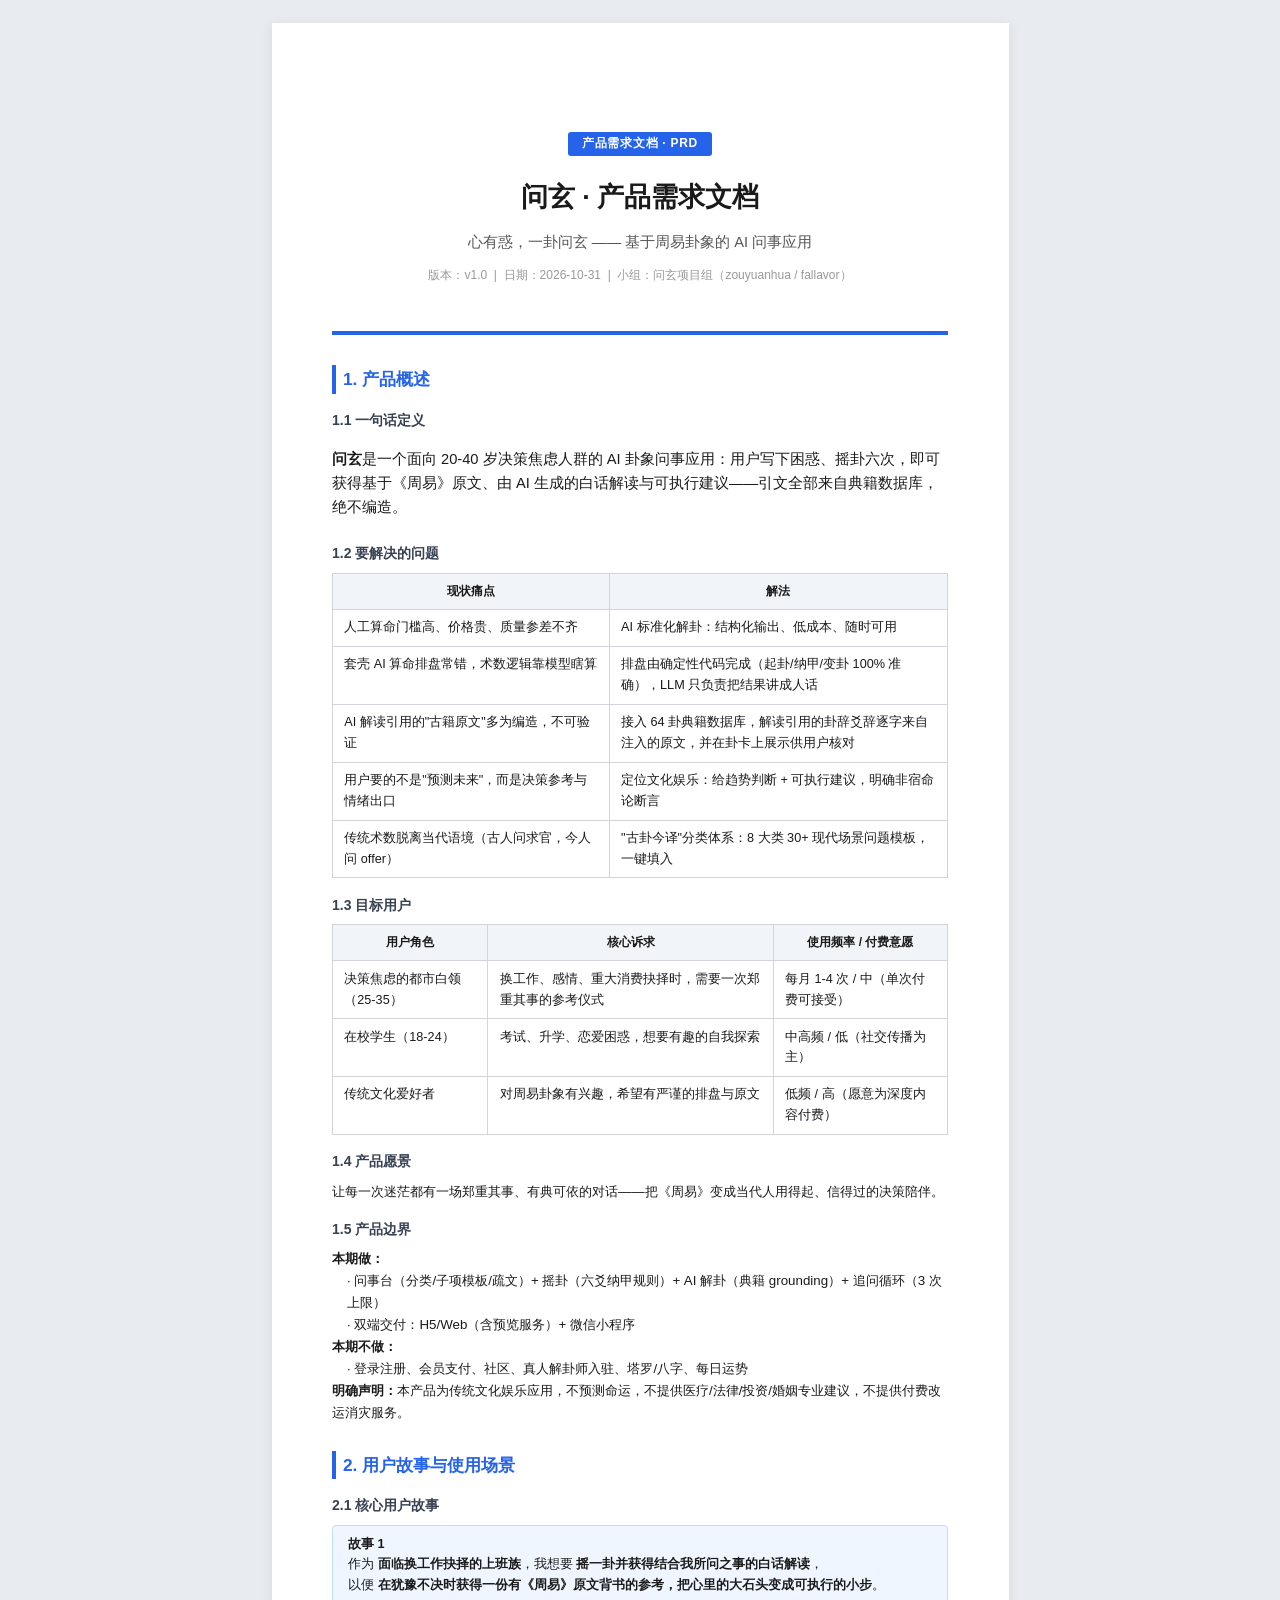
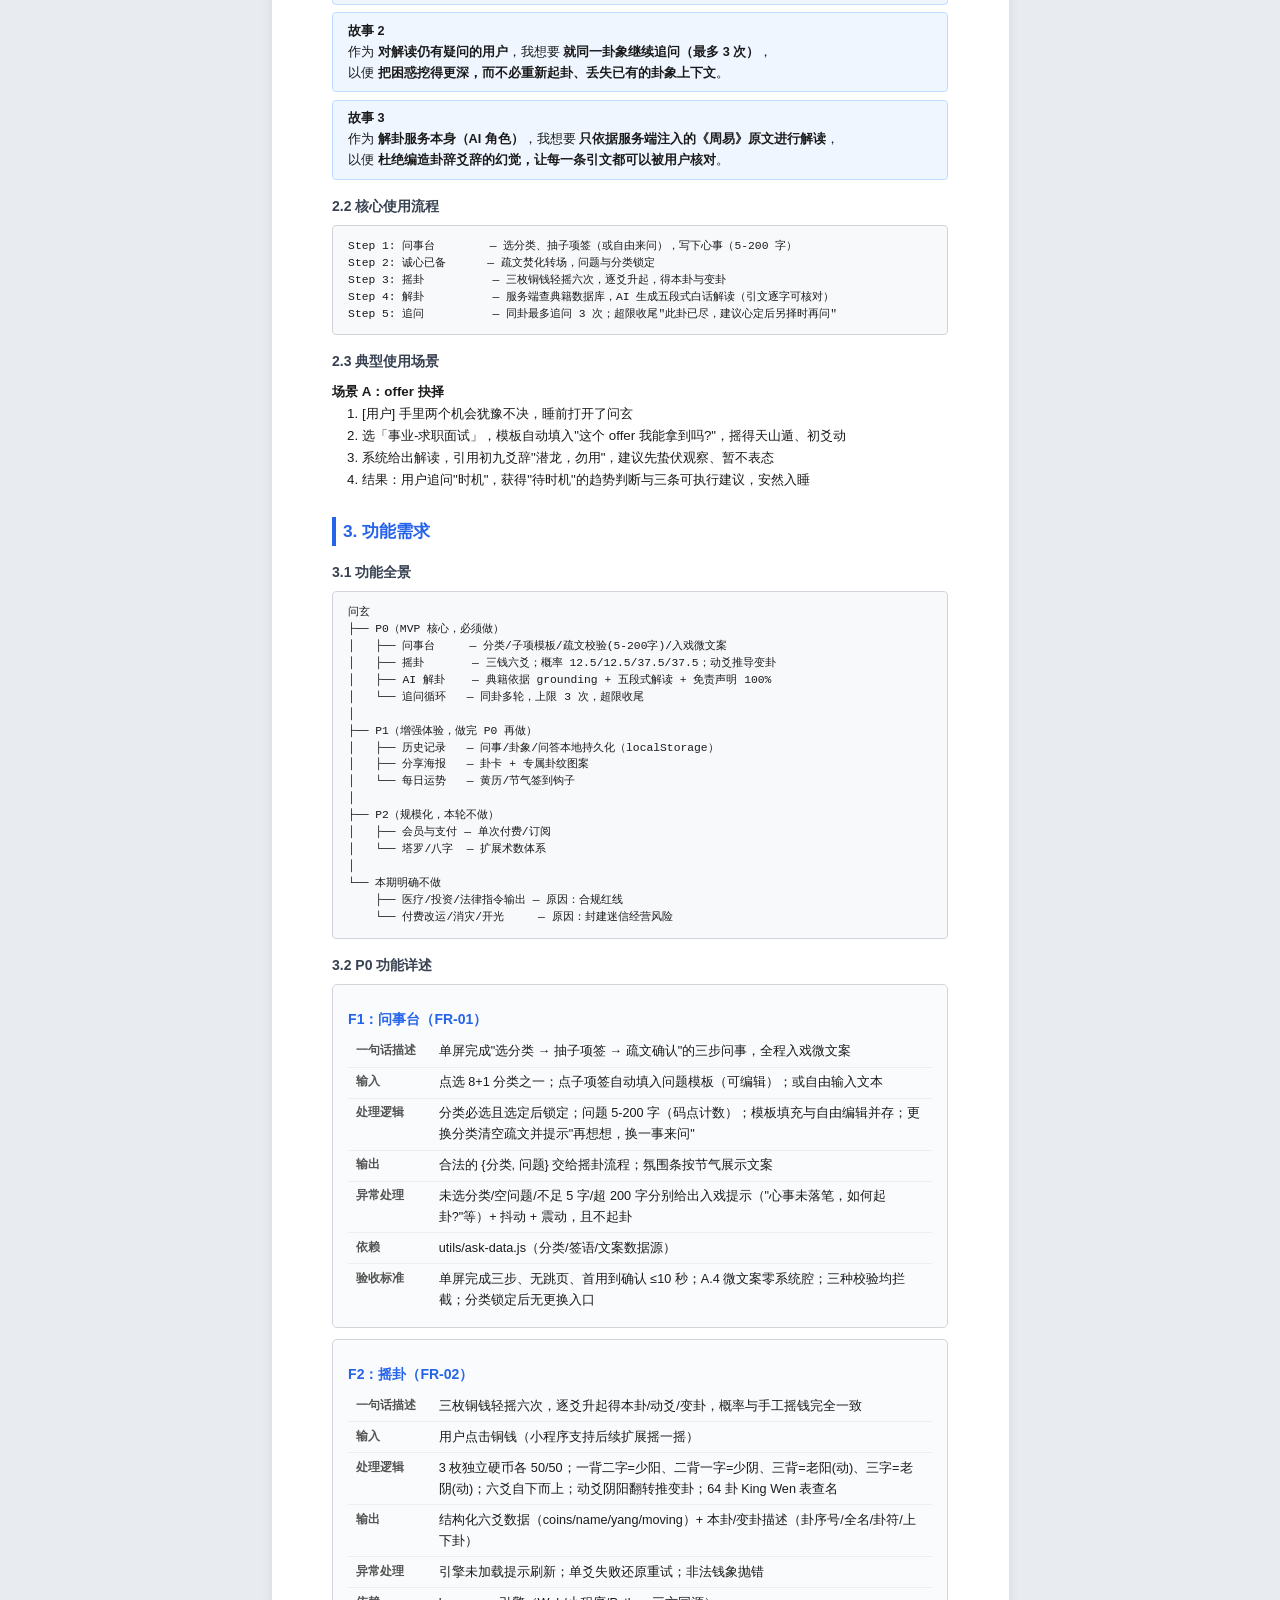
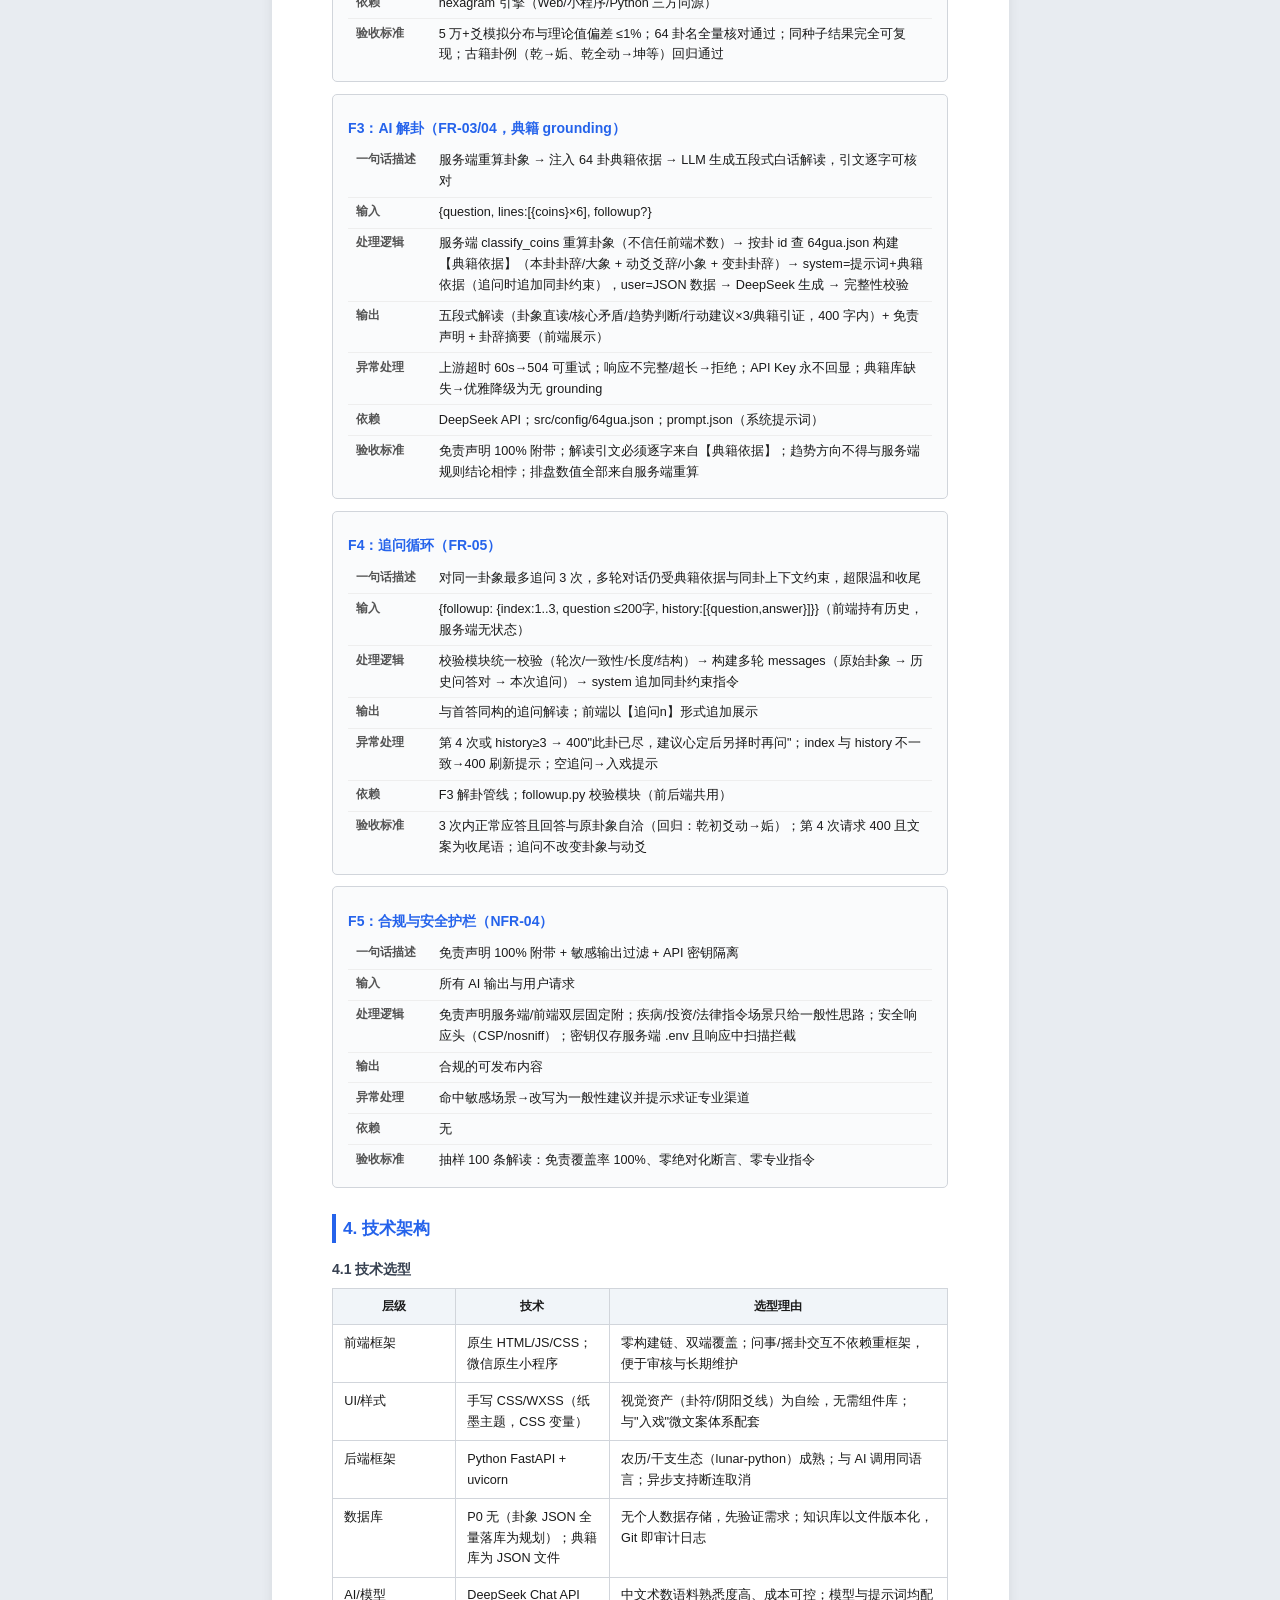
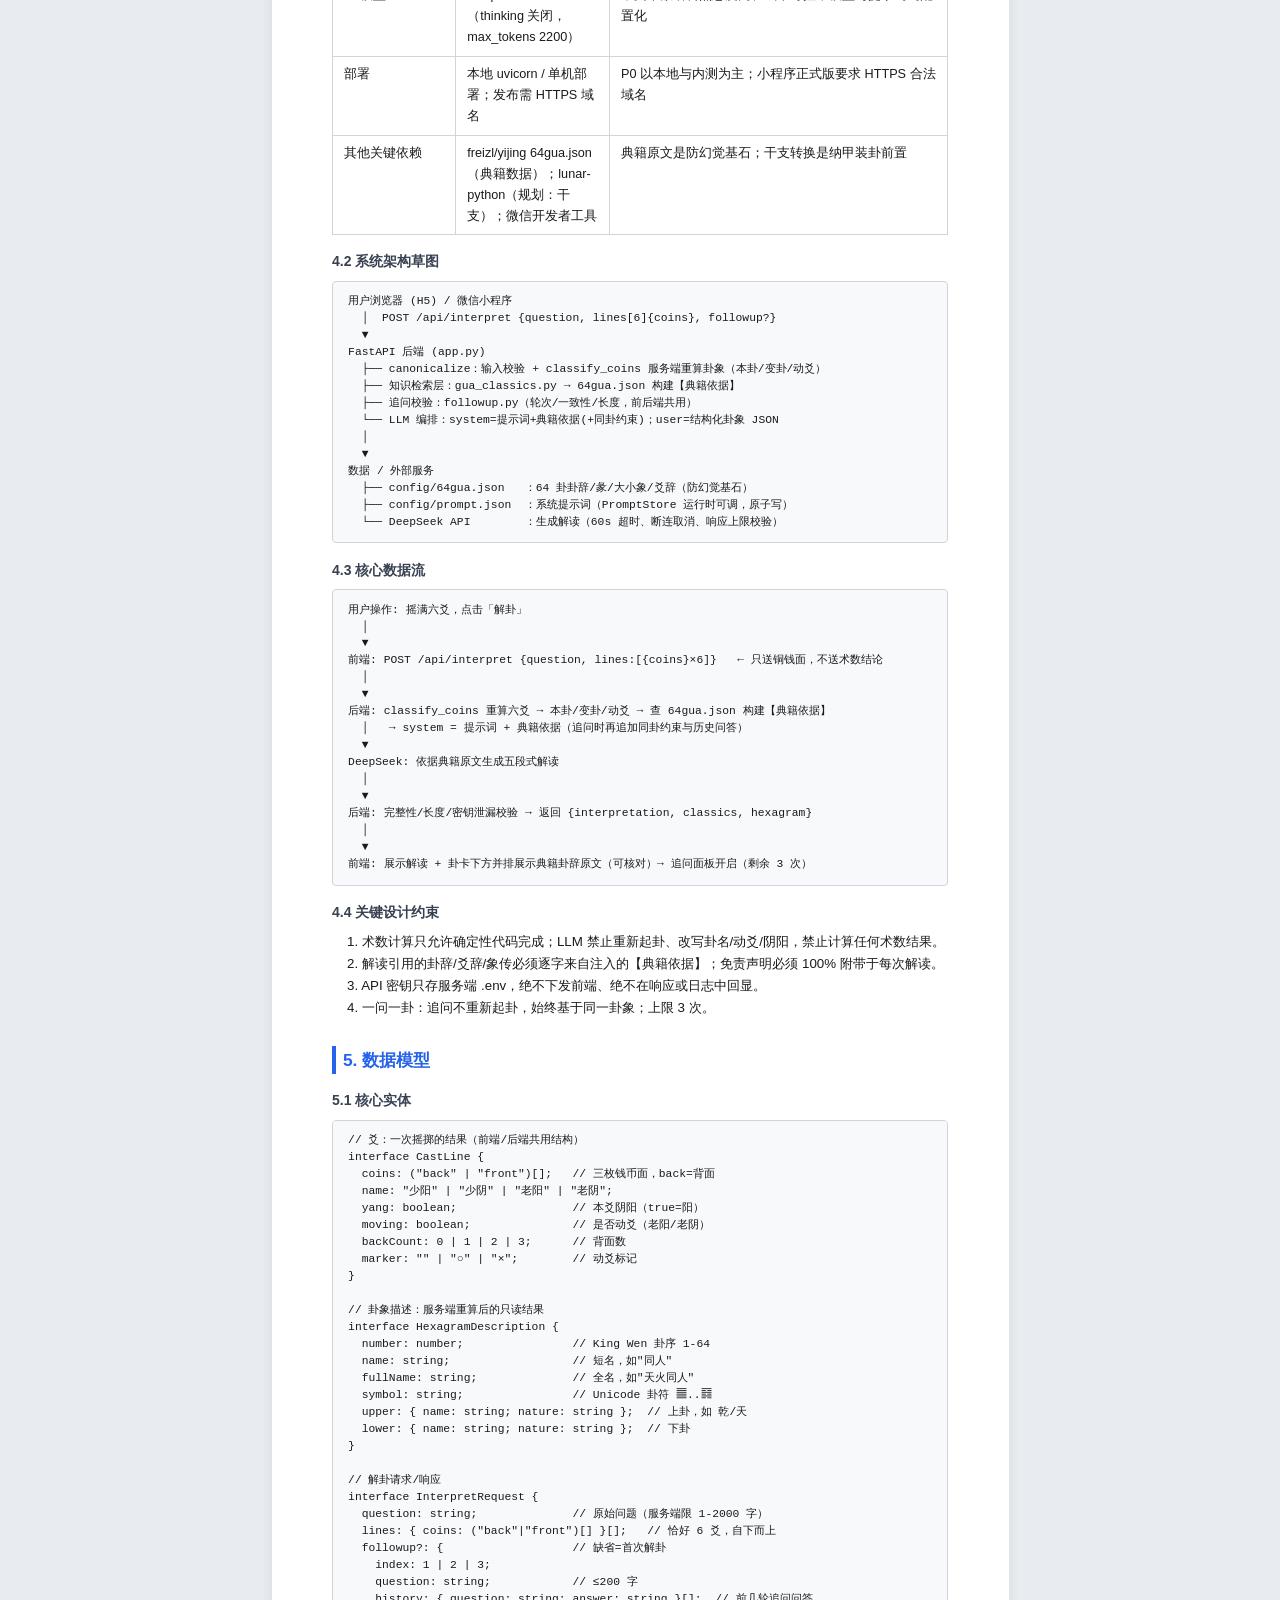
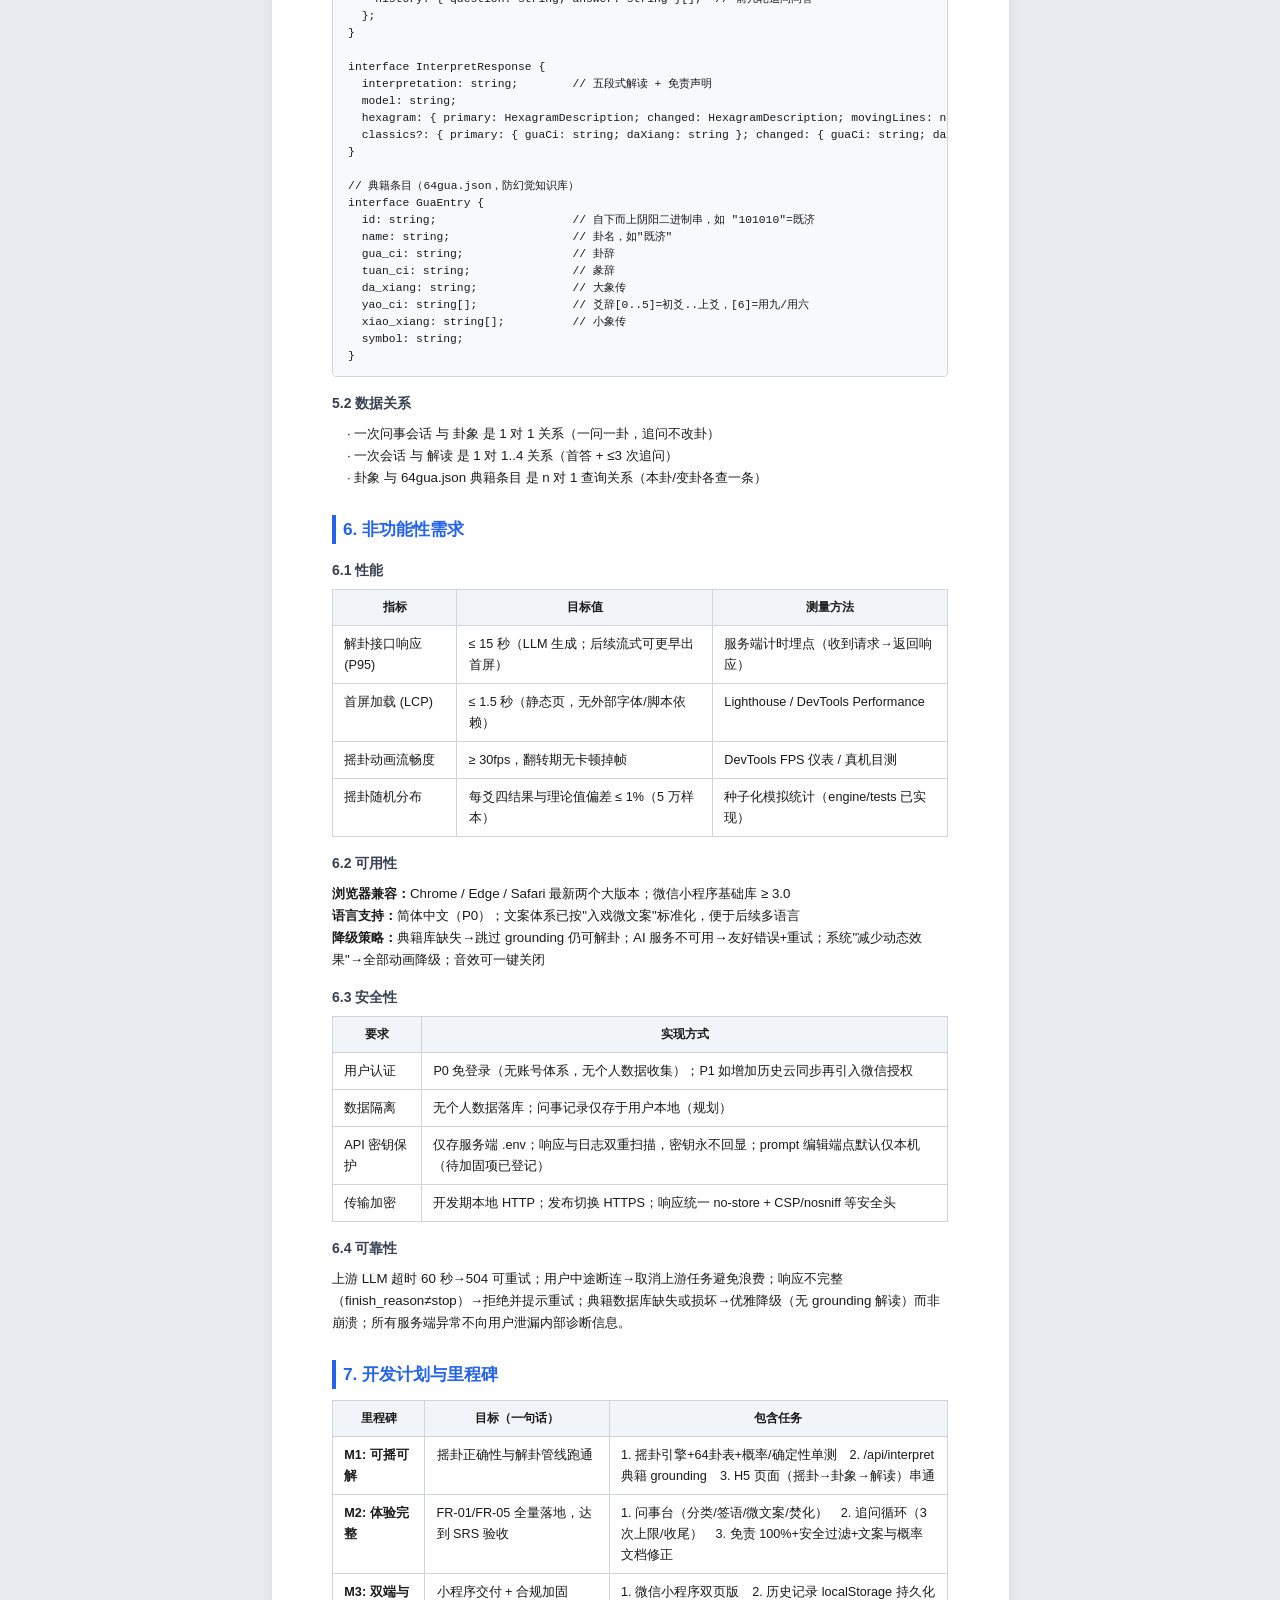
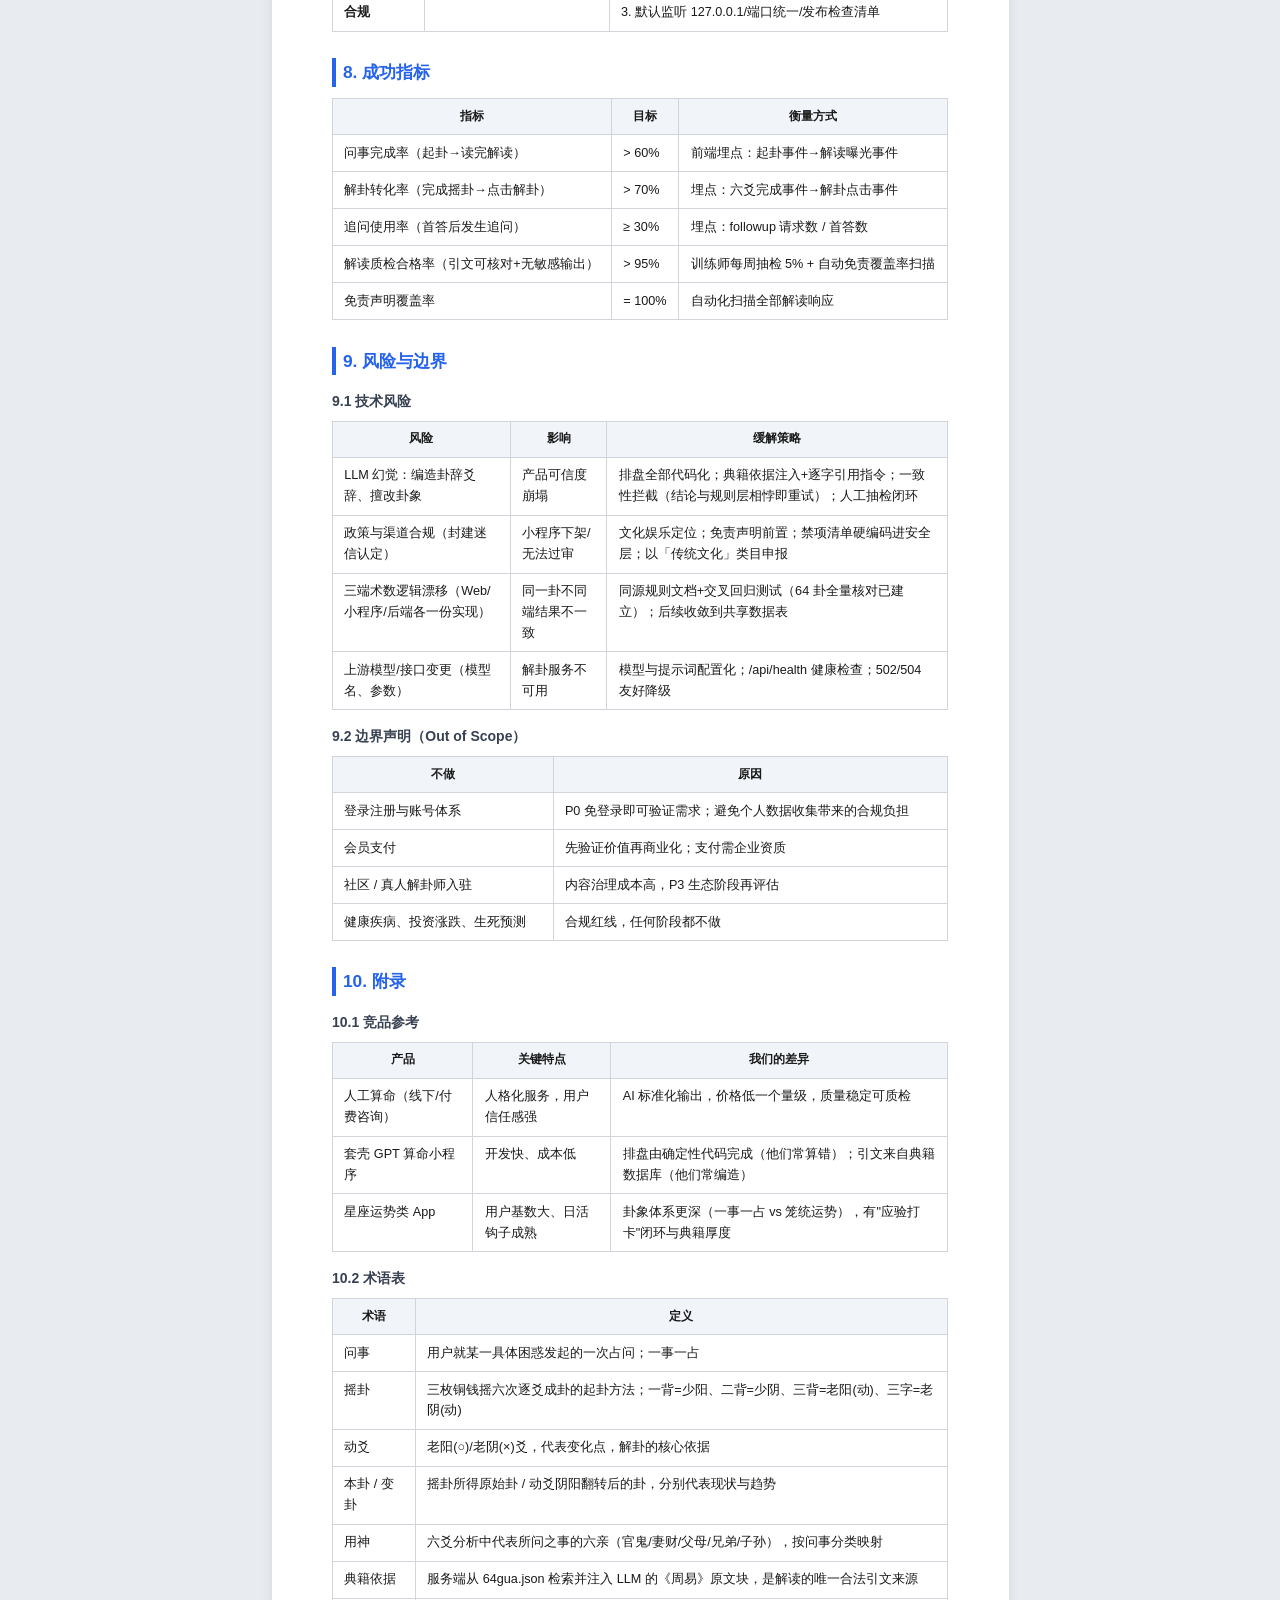
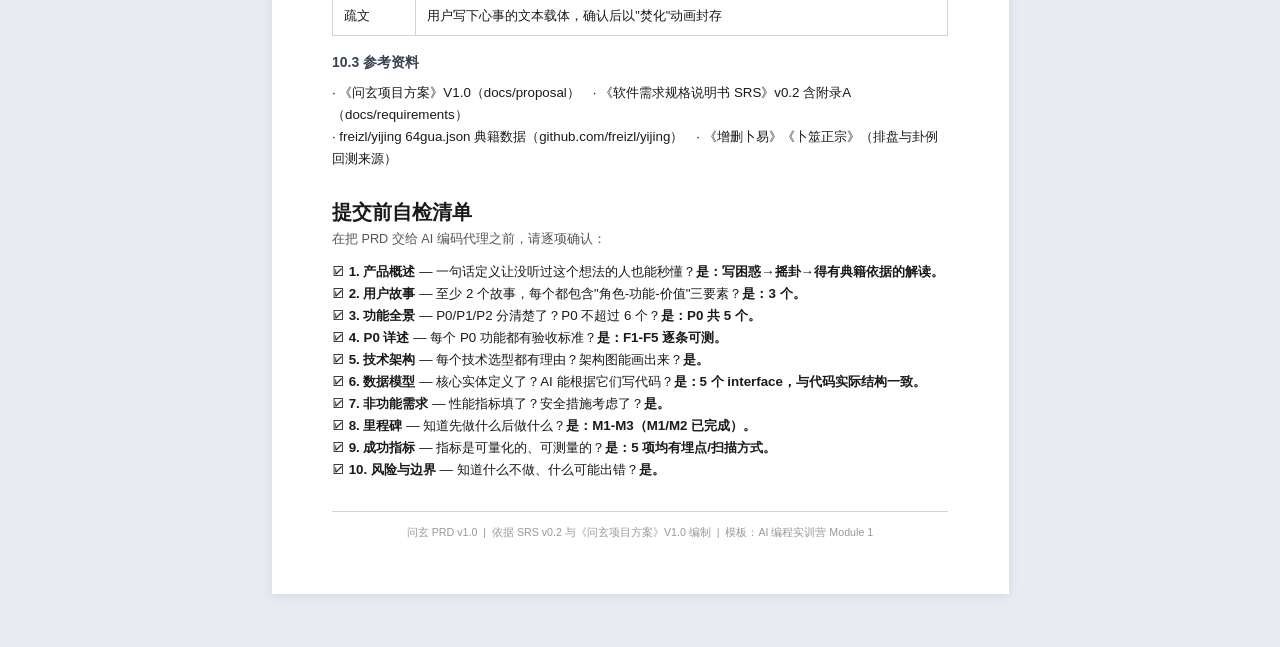
==== wenxuan_prd.html @ e523fd9f "docs: 按实训营 PRD 模板生成问玄产品需求文档(wenxuan_prd.html) 覆盖模板全部 10 节:概述/用户故事/功能全景(P0-F1~F5 卡片)/技术架构/数据模型/非功能/里程" ====
<!DOCTYPE html>
<html lang="zh-CN">
<head>
<meta charset="UTF-8">
<meta name="viewport" content="width=device-width, initial-scale=1.0">
<title>问玄 · PRD 产品需求文档</title>
<style>
  @page { size: A4; margin: 14mm 14mm 14mm 14mm; }

  *, *::before, *::after { box-sizing: border-box; margin: 0; padding: 0; }

  :root {
    --primary: #2563eb; --primary-light: #eff6ff; --text: #1a1a1a;
    --muted: #555; --faint: #999; --border: #d1d5db; --row-stripe: #f9fafb;
    --hint-bg: #f8fafc; --hint-border: #e2e8f0; --code-bg: #f8f9fb;
    --check-bg: #ecfdf5; --check-border: #a7f3d0;
  }

  body {
    font-family: "PingFang SC", "Hiragino Sans GB", "Microsoft YaHei", sans-serif;
    font-size: 10pt; line-height: 1.65; color: var(--text);
    -webkit-print-color-adjust: exact; print-color-adjust: exact;
  }
  @media screen { body { background: #e8ecf1; padding: 6mm 0; } }

  .doc {
    max-width: 195mm; margin: 0 auto; background: #fff; padding: 14mm 16mm;
  }
  @media screen { .doc { box-shadow: 0 2px 12px rgba(0,0,0,.08); margin-bottom: 8mm; } }

  .cover {
    text-align: center; padding: 15mm 0 12mm;
    border-bottom: 4px solid var(--primary); margin-bottom: 8mm;
  }
  .cover .badge {
    display: inline-block; background: var(--primary); color: #fff;
    font-size: 9pt; font-weight: 700; padding: 2px 14px; border-radius: 3px;
    letter-spacing: 0.06em; margin-bottom: 5mm;
  }
  .cover h1 { font-size: 20pt; font-weight: 800; margin-bottom: 3mm; }
  .cover .subtitle { font-size: 11pt; color: var(--muted); }
  .cover .meta { font-size: 9pt; color: var(--faint); margin-top: 3mm; }

  .sec { margin-bottom: 7mm; }
  .sec h2 {
    font-size: 13pt; font-weight: 700; color: var(--primary);
    border-left: 4px solid var(--primary); padding-left: 7px; margin-bottom: 3mm;
  }
  .sec h3 { font-size: 10.5pt; font-weight: 700; margin: 4mm 0 2mm; color: #374151; }
  .sec h4 { font-size: 10pt; font-weight: 700; margin: 3mm 0 1.5mm; color: var(--muted); }

  table { width: 100%; border-collapse: collapse; margin: 2mm 0; }
  th, td {
    padding: 2mm 3mm; text-align: left; border: 1px solid var(--border);
    font-size: 9.5pt; vertical-align: top;
  }
  th { background: #f1f5f9; font-weight: 700; font-size: 9pt; text-align: center; }

  pre, code { font-family: "SF Mono", "Fira Code", "Consolas", "Monaco", monospace; font-size: 8.5pt; line-height: 1.5; }
  pre {
    background: var(--code-bg); border: 1px solid var(--border);
    border-radius: 4px; padding: 3mm 4mm; overflow-x: auto; margin: 2mm 0; white-space: pre;
  }

  .feat-card {
    background: #fafbfc; border: 1px solid var(--border); border-radius: 5px;
    padding: 3mm 4mm; margin-bottom: 3mm;
  }
  .feat-card h4 { color: var(--primary); margin-bottom: 1.5mm; font-size: 10.5pt; }
  .feat-card table { margin: 0; }
  .feat-card td:first-child {
    font-weight: 600; white-space: nowrap; width: 22mm;
    font-size: 9pt; color: var(--muted);
  }
  .feat-card td { border: none; padding: 1.2mm 2mm; background: none; }
  .feat-card tr { border-bottom: 1px solid #eee; }
  .feat-card tr:last-child { border-bottom: none; }

  .story-blk {
    background: var(--primary-light); border: 1px solid #bfdbfe; border-radius: 4px;
    padding: 2mm 4mm; margin: 2mm 0; font-size: 9.5pt;
  }

  .footer {
    text-align: center; font-size: 8pt; color: var(--faint);
    margin-top: 8mm; padding-top: 3mm; border-top: 1px solid var(--border);
  }

  .page-break { page-break-before: always; }

  @media print {
    body { background: #fff; }
    .doc { box-shadow: none; padding: 10mm 12mm; max-width: 100%; }
    h2, h3, h4 { page-break-after: avoid; }
    pre { page-break-inside: avoid; }
    .feat-card { page-break-inside: avoid; }
  }
</style>
</head>
<body>

<div class="doc">

<!-- ==================== 封面 ==================== -->
<div class="cover">
  <div class="badge">产品需求文档 · PRD</div>
  <h1>问玄 · 产品需求文档</h1>
  <div class="subtitle">心有惑，一卦问玄 —— 基于周易卦象的 AI 问事应用</div>
  <p class="meta">版本：v1.0 &nbsp;|&nbsp; 日期：2026-10-31 &nbsp;|&nbsp; 小组：问玄项目组（zouyuanhua / fallavor）</p>
</div>

<!-- ==================== 1. 产品概述 ==================== -->
<div class="sec">
  <h2>1. 产品概述</h2>

  <h3>1.1 一句话定义</h3>
  <p style="font-size:11pt; padding:2mm 0;"><strong>问玄</strong>是一个面向 20-40 岁决策焦虑人群的 AI 卦象问事应用：用户写下困惑、摇卦六次，即可获得基于《周易》原文、由 AI 生成的白话解读与可执行建议——引文全部来自典籍数据库，绝不编造。</p>

  <h3>1.2 要解决的问题</h3>
  <table>
    <tr><th style="width:45%;">现状痛点</th><th>解法</th></tr>
    <tr><td>人工算命门槛高、价格贵、质量参差不齐</td><td>AI 标准化解卦：结构化输出、低成本、随时可用</td></tr>
    <tr><td>套壳 AI 算命排盘常错，术数逻辑靠模型瞎算</td><td>排盘由确定性代码完成（起卦/纳甲/变卦 100% 准确），LLM 只负责把结果讲成人话</td></tr>
    <tr><td>AI 解读引用的"古籍原文"多为编造，不可验证</td><td>接入 64 卦典籍数据库，解读引用的卦辞爻辞逐字来自注入的原文，并在卦卡上展示供用户核对</td></tr>
    <tr><td>用户要的不是"预测未来"，而是决策参考与情绪出口</td><td>定位文化娱乐：给趋势判断 + 可执行建议，明确非宿命论断言</td></tr>
    <tr><td>传统术数脱离当代语境（古人问求官，今人问 offer）</td><td>"古卦今译"分类体系：8 大类 30+ 现代场景问题模板，一键填入</td></tr>
  </table>

  <h3>1.3 目标用户</h3>
  <table>
    <tr><th>用户角色</th><th>核心诉求</th><th>使用频率 / 付费意愿</th></tr>
    <tr><td>决策焦虑的都市白领（25-35）</td><td>换工作、感情、重大消费抉择时，需要一次郑重其事的参考仪式</td><td>每月 1-4 次 / 中（单次付费可接受）</td></tr>
    <tr><td>在校学生（18-24）</td><td>考试、升学、恋爱困惑，想要有趣的自我探索</td><td>中高频 / 低（社交传播为主）</td></tr>
    <tr><td>传统文化爱好者</td><td>对周易卦象有兴趣，希望有严谨的排盘与原文</td><td>低频 / 高（愿意为深度内容付费）</td></tr>
  </table>

  <h3>1.4 产品愿景</h3>
  <p>让每一次迷茫都有一场郑重其事、有典可依的对话——把《周易》变成当代人用得起、信得过的决策陪伴。</p>

  <h3>1.5 产品边界</h3>
  <p><strong>本期做：</strong></p>
  <p style="padding-left:4mm;">· 问事台（分类/子项模板/疏文）+ 摇卦（六爻纳甲规则）+ AI 解卦（典籍 grounding）+ 追问循环（3 次上限）</p>
  <p style="padding-left:4mm;">· 双端交付：H5/Web（含预览服务）+ 微信小程序</p>
  <p><strong>本期不做：</strong></p>
  <p style="padding-left:4mm;">· 登录注册、会员支付、社区、真人解卦师入驻、塔罗/八字、每日运势</p>
  <p><strong>明确声明：</strong>本产品为传统文化娱乐应用，不预测命运，不提供医疗/法律/投资/婚姻专业建议，不提供付费改运消灾服务。</p>
</div>

<!-- ==================== 2. 用户故事与使用场景 ==================== -->
<div class="sec">
  <h2>2. 用户故事与使用场景</h2>

  <h3>2.1 核心用户故事</h3>

  <div class="story-blk">
    <p><strong>故事 1</strong></p>
    <p>作为 <strong>面临换工作抉择的上班族</strong>，我想要 <strong>摇一卦并获得结合我所问之事的白话解读</strong>，</p>
    <p>以便 <strong>在犹豫不决时获得一份有《周易》原文背书的参考，把心里的大石头变成可执行的小步</strong>。</p>
  </div>
  <div class="story-blk">
    <p><strong>故事 2</strong></p>
    <p>作为 <strong>对解读仍有疑问的用户</strong>，我想要 <strong>就同一卦象继续追问（最多 3 次）</strong>，</p>
    <p>以便 <strong>把困惑挖得更深，而不必重新起卦、丢失已有的卦象上下文</strong>。</p>
  </div>
  <div class="story-blk">
    <p><strong>故事 3</strong></p>
    <p>作为 <strong>解卦服务本身（AI 角色）</strong>，我想要 <strong>只依据服务端注入的《周易》原文进行解读</strong>，</p>
    <p>以便 <strong>杜绝编造卦辞爻辞的幻觉，让每一条引文都可以被用户核对</strong>。</p>
  </div>

  <h3>2.2 核心使用流程</h3>
  <pre>Step 1: 问事台        — 选分类、抽子项签（或自由来问），写下心事（5-200 字）
Step 2: 诚心已备      — 疏文焚化转场，问题与分类锁定
Step 3: 摇卦          — 三枚铜钱轻摇六次，逐爻升起，得本卦与变卦
Step 4: 解卦          — 服务端查典籍数据库，AI 生成五段式白话解读（引文逐字可核对）
Step 5: 追问          — 同卦最多追问 3 次；超限收尾"此卦已尽，建议心定后另择时再问"</pre>

  <h3>2.3 典型使用场景</h3>
  <p><strong>场景 A：offer 抉择</strong></p>
  <p style="padding-left:4mm;">1. [用户] 手里两个机会犹豫不决，睡前打开了问玄</p>
  <p style="padding-left:4mm;">2. 选「事业-求职面试」，模板自动填入"这个 offer 我能拿到吗?"，摇得天山遁、初爻动</p>
  <p style="padding-left:4mm;">3. 系统给出解读，引用初九爻辞"潜龙，勿用"，建议先蛰伏观察、暂不表态</p>
  <p style="padding-left:4mm;">4. 结果：用户追问"时机"，获得"待时机"的趋势判断与三条可执行建议，安然入睡</p>
</div>

<!-- ==================== 3. 功能需求 ==================== -->
<div class="sec">
  <h2>3. 功能需求</h2>

  <h3>3.1 功能全景</h3>
  <pre>问玄
├── P0（MVP 核心，必须做）
│   ├── 问事台     — 分类/子项模板/疏文校验(5-200字)/入戏微文案
│   ├── 摇卦       — 三钱六爻；概率 12.5/12.5/37.5/37.5；动爻推导变卦
│   ├── AI 解卦    — 典籍依据 grounding + 五段式解读 + 免责声明 100%
│   └── 追问循环   — 同卦多轮，上限 3 次，超限收尾
│
├── P1（增强体验，做完 P0 再做）
│   ├── 历史记录   — 问事/卦象/问答本地持久化（localStorage）
│   ├── 分享海报   — 卦卡 + 专属卦纹图案
│   └── 每日运势   — 黄历/节气签到钩子
│
├── P2（规模化，本轮不做）
│   ├── 会员与支付 — 单次付费/订阅
│   └── 塔罗/八字  — 扩展术数体系
│
└── 本期明确不做
    ├── 医疗/投资/法律指令输出 — 原因：合规红线
    └── 付费改运/消灾/开光     — 原因：封建迷信经营风险</pre>

  <h3>3.2 P0 功能详述</h3>

  <div class="feat-card">
    <h4>F1：问事台（FR-01）</h4>
    <table>
      <tr><td>一句话描述</td><td>单屏完成"选分类 → 抽子项签 → 疏文确认"的三步问事，全程入戏微文案</td></tr>
      <tr><td>输入</td><td>点选 8+1 分类之一；点子项签自动填入问题模板（可编辑）；或自由输入文本</td></tr>
      <tr><td>处理逻辑</td><td>分类必选且选定后锁定；问题 5-200 字（码点计数）；模板填充与自由编辑并存；更换分类清空疏文并提示"再想想，换一事来问"</td></tr>
      <tr><td>输出</td><td>合法的 {分类, 问题} 交给摇卦流程；氛围条按节气展示文案</td></tr>
      <tr><td>异常处理</td><td>未选分类/空问题/不足 5 字/超 200 字分别给出入戏提示（"心事未落笔，如何起卦?"等）+ 抖动 + 震动，且不起卦</td></tr>
      <tr><td>依赖</td><td>utils/ask-data.js（分类/签语/文案数据源）</td></tr>
      <tr><td>验收标准</td><td>单屏完成三步、无跳页、首用到确认 ≤10 秒；A.4 微文案零系统腔；三种校验均拦截；分类锁定后无更换入口</td></tr>
    </table>
  </div>

  <div class="feat-card">
    <h4>F2：摇卦（FR-02）</h4>
    <table>
      <tr><td>一句话描述</td><td>三枚铜钱轻摇六次，逐爻升起得本卦/动爻/变卦，概率与手工摇钱完全一致</td></tr>
      <tr><td>输入</td><td>用户点击铜钱（小程序支持后续扩展摇一摇）</td></tr>
      <tr><td>处理逻辑</td><td>3 枚独立硬币各 50/50；一背二字=少阳、二背一字=少阴、三背=老阳(动)、三字=老阴(动)；六爻自下而上；动爻阴阳翻转推变卦；64 卦 King Wen 表查名</td></tr>
      <tr><td>输出</td><td>结构化六爻数据（coins/name/yang/moving）+ 本卦/变卦描述（卦序号/全名/卦符/上下卦）</td></tr>
      <tr><td>异常处理</td><td>引擎未加载提示刷新；单爻失败还原重试；非法钱象抛错</td></tr>
      <tr><td>依赖</td><td>hexagram 引擎（Web/小程序/Python 三方同源）</td></tr>
      <tr><td>验收标准</td><td>5 万+爻模拟分布与理论值偏差 ≤1%；64 卦名全量核对通过；同种子结果完全可复现；古籍卦例（乾→姤、乾全动→坤等）回归通过</td></tr>
    </table>
  </div>

  <div class="feat-card">
    <h4>F3：AI 解卦（FR-03/04，典籍 grounding）</h4>
    <table>
      <tr><td>一句话描述</td><td>服务端重算卦象 → 注入 64 卦典籍依据 → LLM 生成五段式白话解读，引文逐字可核对</td></tr>
      <tr><td>输入</td><td>{question, lines:[{coins}×6], followup?}</td></tr>
      <tr><td>处理逻辑</td><td>服务端 classify_coins 重算卦象（不信任前端术数）→ 按卦 id 查 64gua.json 构建【典籍依据】（本卦卦辞/大象 + 动爻爻辞/小象 + 变卦卦辞）→ system=提示词+典籍依据（追问时追加同卦约束），user=JSON 数据 → DeepSeek 生成 → 完整性校验</td></tr>
      <tr><td>输出</td><td>五段式解读（卦象直读/核心矛盾/趋势判断/行动建议×3/典籍引证，400 字内）+ 免责声明 + 卦辞摘要（前端展示）</td></tr>
      <tr><td>异常处理</td><td>上游超时 60s→504 可重试；响应不完整/超长→拒绝；API Key 永不回显；典籍库缺失→优雅降级为无 grounding</td></tr>
      <tr><td>依赖</td><td>DeepSeek API；src/config/64gua.json；prompt.json（系统提示词）</td></tr>
      <tr><td>验收标准</td><td>免责声明 100% 附带；解读引文必须逐字来自【典籍依据】；趋势方向不得与服务端规则结论相悖；排盘数值全部来自服务端重算</td></tr>
    </table>
  </div>

  <div class="feat-card">
    <h4>F4：追问循环（FR-05）</h4>
    <table>
      <tr><td>一句话描述</td><td>对同一卦象最多追问 3 次，多轮对话仍受典籍依据与同卦上下文约束，超限温和收尾</td></tr>
      <tr><td>输入</td><td>{followup: {index:1..3, question ≤200字, history:[{question,answer}]}}（前端持有历史，服务端无状态）</td></tr>
      <tr><td>处理逻辑</td><td>校验模块统一校验（轮次/一致性/长度/结构）→ 构建多轮 messages（原始卦象 → 历史问答对 → 本次追问）→ system 追加同卦约束指令</td></tr>
      <tr><td>输出</td><td>与首答同构的追问解读；前端以【追问n】形式追加展示</td></tr>
      <tr><td>异常处理</td><td>第 4 次或 history≥3 → 400"此卦已尽，建议心定后另择时再问"；index 与 history 不一致→400 刷新提示；空追问→入戏提示</td></tr>
      <tr><td>依赖</td><td>F3 解卦管线；followup.py 校验模块（前后端共用）</td></tr>
      <tr><td>验收标准</td><td>3 次内正常应答且回答与原卦象自洽（回归：乾初爻动→姤）；第 4 次请求 400 且文案为收尾语；追问不改变卦象与动爻</td></tr>
    </table>
  </div>

  <div class="feat-card">
    <h4>F5：合规与安全护栏（NFR-04）</h4>
    <table>
      <tr><td>一句话描述</td><td>免责声明 100% 附带 + 敏感输出过滤 + API 密钥隔离</td></tr>
      <tr><td>输入</td><td>所有 AI 输出与用户请求</td></tr>
      <tr><td>处理逻辑</td><td>免责声明服务端/前端双层固定附；疾病/投资/法律指令场景只给一般性思路；安全响应头（CSP/nosniff）；密钥仅存服务端 .env 且响应中扫描拦截</td></tr>
      <tr><td>输出</td><td>合规的可发布内容</td></tr>
      <tr><td>异常处理</td><td>命中敏感场景→改写为一般性建议并提示求证专业渠道</td></tr>
      <tr><td>依赖</td><td>无</td></tr>
      <tr><td>验收标准</td><td>抽样 100 条解读：免责覆盖率 100%、零绝对化断言、零专业指令</td></tr>
    </table>
  </div>
</div>

<!-- ==================== 4. 技术架构 ==================== -->
<div class="page-break"></div>

<div class="sec">
  <h2>4. 技术架构</h2>

  <h3>4.1 技术选型</h3>
  <table>
    <tr><th style="width:20%;">层级</th><th style="width:25%;">技术</th><th>选型理由</th></tr>
    <tr><td>前端框架</td><td>原生 HTML/JS/CSS；微信原生小程序</td><td>零构建链、双端覆盖；问事/摇卦交互不依赖重框架，便于审核与长期维护</td></tr>
    <tr><td>UI/样式</td><td>手写 CSS/WXSS（纸墨主题，CSS 变量）</td><td>视觉资产（卦符/阴阳爻线）为自绘，无需组件库；与"入戏"微文案体系配套</td></tr>
    <tr><td>后端框架</td><td>Python FastAPI + uvicorn</td><td>农历/干支生态（lunar-python）成熟；与 AI 调用同语言；异步支持断连取消</td></tr>
    <tr><td>数据库</td><td>P0 无（卦象 JSON 全量落库为规划）；典籍库为 JSON 文件</td><td>无个人数据存储，先验证需求；知识库以文件版本化，Git 即审计日志</td></tr>
    <tr><td>AI/模型</td><td>DeepSeek Chat API（thinking 关闭，max_tokens 2200）</td><td>中文术数语料熟悉度高、成本可控；模型与提示词均配置化</td></tr>
    <tr><td>部署</td><td>本地 uvicorn / 单机部署；发布需 HTTPS 域名</td><td>P0 以本地与内测为主；小程序正式版要求 HTTPS 合法域名</td></tr>
    <tr><td>其他关键依赖</td><td>freizl/yijing 64gua.json（典籍数据）；lunar-python（规划：干支）；微信开发者工具</td><td>典籍原文是防幻觉基石；干支转换是纳甲装卦前置</td></tr>
  </table>

  <h3>4.2 系统架构草图</h3>
  <pre>用户浏览器 (H5) / 微信小程序
  │  POST /api/interpret {question, lines[6]{coins}, followup?}
  ▼
FastAPI 后端 (app.py)
  ├── canonicalize：输入校验 + classify_coins 服务端重算卦象（本卦/变卦/动爻）
  ├── 知识检索层：gua_classics.py → 64gua.json 构建【典籍依据】
  ├── 追问校验：followup.py（轮次/一致性/长度，前后端共用）
  └── LLM 编排：system=提示词+典籍依据(+同卦约束)；user=结构化卦象 JSON
  │
  ▼
数据 / 外部服务
  ├── config/64gua.json   ：64 卦卦辞/彖/大小象/爻辞（防幻觉基石）
  ├── config/prompt.json  ：系统提示词（PromptStore 运行时可调，原子写）
  └── DeepSeek API        ：生成解读（60s 超时、断连取消、响应上限校验）</pre>

  <h3>4.3 核心数据流</h3>
  <pre>用户操作: 摇满六爻，点击「解卦」
  │
  ▼
前端: POST /api/interpret {question, lines:[{coins}×6]}   ← 只送铜钱面，不送术数结论
  │
  ▼
后端: classify_coins 重算六爻 → 本卦/变卦/动爻 → 查 64gua.json 构建【典籍依据】
  │   → system = 提示词 + 典籍依据（追问时再追加同卦约束与历史问答）
  ▼
DeepSeek: 依据典籍原文生成五段式解读
  │
  ▼
后端: 完整性/长度/密钥泄漏校验 → 返回 {interpretation, classics, hexagram}
  │
  ▼
前端: 展示解读 + 卦卡下方并排展示典籍卦辞原文（可核对）→ 追问面板开启（剩余 3 次）</pre>

  <h3>4.4 关键设计约束</h3>
  <p style="padding-left:4mm;">1. 术数计算只允许确定性代码完成；LLM 禁止重新起卦、改写卦名/动爻/阴阳，禁止计算任何术数结果。</p>
  <p style="padding-left:4mm;">2. 解读引用的卦辞/爻辞/象传必须逐字来自注入的【典籍依据】；免责声明必须 100% 附带于每次解读。</p>
  <p style="padding-left:4mm;">3. API 密钥只存服务端 .env，绝不下发前端、绝不在响应或日志中回显。</p>
  <p style="padding-left:4mm;">4. 一问一卦：追问不重新起卦，始终基于同一卦象；上限 3 次。</p>
</div>

<!-- ==================== 5. 数据模型 ==================== -->
<div class="sec">
  <h2>5. 数据模型</h2>

  <h3>5.1 核心实体</h3>
<pre>// 爻：一次摇掷的结果（前端/后端共用结构）
interface CastLine {
  coins: ("back" | "front")[];   // 三枚钱币面，back=背面
  name: "少阳" | "少阴" | "老阳" | "老阴";
  yang: boolean;                 // 本爻阴阳（true=阳）
  moving: boolean;               // 是否动爻（老阳/老阴）
  backCount: 0 | 1 | 2 | 3;      // 背面数
  marker: "" | "○" | "×";        // 动爻标记
}

// 卦象描述：服务端重算后的只读结果
interface HexagramDescription {
  number: number;                // King Wen 卦序 1-64
  name: string;                  // 短名，如"同人"
  fullName: string;              // 全名，如"天火同人"
  symbol: string;                // Unicode 卦符 ䷀..䷿
  upper: { name: string; nature: string };  // 上卦，如 乾/天
  lower: { name: string; nature: string };  // 下卦
}

// 解卦请求/响应
interface InterpretRequest {
  question: string;              // 原始问题（服务端限 1-2000 字）
  lines: { coins: ("back"|"front")[] }[];   // 恰好 6 爻，自下而上
  followup?: {                   // 缺省=首次解卦
    index: 1 | 2 | 3;
    question: string;            // ≤200 字
    history: { question: string; answer: string }[];  // 前几轮追问问答
  };
}

interface InterpretResponse {
  interpretation: string;        // 五段式解读 + 免责声明
  model: string;
  hexagram: { primary: HexagramDescription; changed: HexagramDescription; movingLines: number[] };
  classics?: { primary: { guaCi: string; daXiang: string }; changed: { guaCi: string; daXiang: string } | null } | null;
}

// 典籍条目（64gua.json，防幻觉知识库）
interface GuaEntry {
  id: string;                    // 自下而上阴阳二进制串，如 "101010"=既济
  name: string;                  // 卦名，如"既济"
  gua_ci: string;                // 卦辞
  tuan_ci: string;               // 彖辞
  da_xiang: string;              // 大象传
  yao_ci: string[];              // 爻辞[0..5]=初爻..上爻，[6]=用九/用六
  xiao_xiang: string[];          // 小象传
  symbol: string;
}</pre>

  <h3>5.2 数据关系</h3>
  <p style="padding-left:4mm;">· 一次问事会话 与 卦象 是 1 对 1 关系（一问一卦，追问不改卦）</p>
  <p style="padding-left:4mm;">· 一次会话 与 解读 是 1 对 1..4 关系（首答 + ≤3 次追问）</p>
  <p style="padding-left:4mm;">· 卦象 与 64gua.json 典籍条目 是 n 对 1 查询关系（本卦/变卦各查一条）</p>
</div>

<!-- ==================== 6. 非功能性需求 ==================== -->
<div class="sec">
  <h2>6. 非功能性需求</h2>

  <h3>6.1 性能</h3>
  <table>
    <tr><th>指标</th><th>目标值</th><th>测量方法</th></tr>
    <tr><td>解卦接口响应 (P95)</td><td>≤ 15 秒（LLM 生成；后续流式可更早出首屏）</td><td>服务端计时埋点（收到请求→返回响应）</td></tr>
    <tr><td>首屏加载 (LCP)</td><td>≤ 1.5 秒（静态页，无外部字体/脚本依赖）</td><td>Lighthouse / DevTools Performance</td></tr>
    <tr><td>摇卦动画流畅度</td><td>≥ 30fps，翻转期无卡顿掉帧</td><td>DevTools FPS 仪表 / 真机目测</td></tr>
    <tr><td>摇卦随机分布</td><td>每爻四结果与理论值偏差 ≤ 1%（5 万样本）</td><td>种子化模拟统计（engine/tests 已实现）</td></tr>
  </table>

  <h3>6.2 可用性</h3>
  <p><strong>浏览器兼容：</strong>Chrome / Edge / Safari 最新两个大版本；微信小程序基础库 ≥ 3.0</p>
  <p><strong>语言支持：</strong>简体中文（P0）；文案体系已按"入戏微文案"标准化，便于后续多语言</p>
  <p><strong>降级策略：</strong>典籍库缺失→跳过 grounding 仍可解卦；AI 服务不可用→友好错误+重试；系统"减少动态效果"→全部动画降级；音效可一键关闭</p>

  <h3>6.3 安全性</h3>
  <table>
    <tr><th>要求</th><th>实现方式</th></tr>
    <tr><td>用户认证</td><td>P0 免登录（无账号体系，无个人数据收集）；P1 如增加历史云同步再引入微信授权</td></tr>
    <tr><td>数据隔离</td><td>无个人数据落库；问事记录仅存于用户本地（规划）</td></tr>
    <tr><td>API 密钥保护</td><td>仅存服务端 .env；响应与日志双重扫描，密钥永不回显；prompt 编辑端点默认仅本机（待加固项已登记）</td></tr>
    <tr><td>传输加密</td><td>开发期本地 HTTP；发布切换 HTTPS；响应统一 no-store + CSP/nosniff 等安全头</td></tr>
  </table>

  <h3>6.4 可靠性</h3>
  <p>上游 LLM 超时 60 秒→504 可重试；用户中途断连→取消上游任务避免浪费；响应不完整（finish_reason≠stop）→拒绝并提示重试；典籍数据库缺失或损坏→优雅降级（无 grounding 解读）而非崩溃；所有服务端异常不向用户泄漏内部诊断信息。</p>
</div>

<!-- ==================== 7. 里程碑 ==================== -->
<div class="sec">
  <h2>7. 开发计划与里程碑</h2>

  <table>
    <tr><th style="width:15%;">里程碑</th><th style="width:30%;">目标（一句话）</th><th>包含任务</th></tr>
    <tr>
      <td><strong>M1: 可摇可解</strong></td>
      <td>摇卦正确性与解卦管线跑通</td>
      <td>1. 摇卦引擎+64卦表+概率/确定性单测　2. /api/interpret 典籍 grounding　3. H5 页面（摇卦→卦象→解读）串通</td>
    </tr>
    <tr>
      <td><strong>M2: 体验完整</strong></td>
      <td>FR-01/FR-05 全量落地，达到 SRS 验收</td>
      <td>1. 问事台（分类/签语/微文案/焚化）　2. 追问循环（3 次上限/收尾）　3. 免责 100%+安全过滤+文案与概率文档修正</td>
    </tr>
    <tr>
      <td><strong>M3: 双端与合规</strong></td>
      <td>小程序交付 + 合规加固</td>
      <td>1. 微信小程序双页版　2. 历史记录 localStorage 持久化　3. 默认监听 127.0.0.1/端口统一/发布检查清单</td>
    </tr>
  </table>
</div>

<!-- ==================== 8. 成功指标 ==================== -->
<div class="sec">
  <h2>8. 成功指标</h2>
  <table>
    <tr><th>指标</th><th>目标</th><th>衡量方式</th></tr>
    <tr><td>问事完成率（起卦→读完解读）</td><td>> 60%</td><td>前端埋点：起卦事件→解读曝光事件</td></tr>
    <tr><td>解卦转化率（完成摇卦→点击解卦）</td><td>> 70%</td><td>埋点：六爻完成事件→解卦点击事件</td></tr>
    <tr><td>追问使用率（首答后发生追问）</td><td>≥ 30%</td><td>埋点：followup 请求数 / 首答数</td></tr>
    <tr><td>解读质检合格率（引文可核对+无敏感输出）</td><td>> 95%</td><td>训练师每周抽检 5% + 自动免责覆盖率扫描</td></tr>
    <tr><td>免责声明覆盖率</td><td>= 100%</td><td>自动化扫描全部解读响应</td></tr>
  </table>
</div>

<!-- ==================== 9. 风险与边界 ==================== -->
<div class="sec">
  <h2>9. 风险与边界</h2>

  <h3>9.1 技术风险</h3>
  <table>
    <tr><th>风险</th><th>影响</th><th>缓解策略</th></tr>
    <tr><td>LLM 幻觉：编造卦辞爻辞、擅改卦象</td><td>产品可信度崩塌</td><td>排盘全部代码化；典籍依据注入+逐字引用指令；一致性拦截（结论与规则层相悖即重试）；人工抽检闭环</td></tr>
    <tr><td>政策与渠道合规（封建迷信认定）</td><td>小程序下架/无法过审</td><td>文化娱乐定位；免责声明前置；禁项清单硬编码进安全层；以「传统文化」类目申报</td></tr>
    <tr><td>三端术数逻辑漂移（Web/小程序/后端各一份实现）</td><td>同一卦不同端结果不一致</td><td>同源规则文档+交叉回归测试（64 卦全量核对已建立）；后续收敛到共享数据表</td></tr>
    <tr><td>上游模型/接口变更（模型名、参数）</td><td>解卦服务不可用</td><td>模型与提示词配置化；/api/health 健康检查；502/504 友好降级</td></tr>
  </table>

  <h3>9.2 边界声明（Out of Scope）</h3>
  <table>
    <tr><th>不做</th><th>原因</th></tr>
    <tr><td>登录注册与账号体系</td><td>P0 免登录即可验证需求；避免个人数据收集带来的合规负担</td></tr>
    <tr><td>会员支付</td><td>先验证价值再商业化；支付需企业资质</td></tr>
    <tr><td>社区 / 真人解卦师入驻</td><td>内容治理成本高，P3 生态阶段再评估</td></tr>
    <tr><td>健康疾病、投资涨跌、生死预测</td><td>合规红线，任何阶段都不做</td></tr>
  </table>
</div>

<!-- ==================== 10. 附录 ==================== -->
<div class="sec">
  <h2>10. 附录</h2>

  <h3>10.1 竞品参考</h3>
  <table>
    <tr><th>产品</th><th>关键特点</th><th>我们的差异</th></tr>
    <tr><td>人工算命（线下/付费咨询）</td><td>人格化服务，用户信任感强</td><td>AI 标准化输出，价格低一个量级，质量稳定可质检</td></tr>
    <tr><td>套壳 GPT 算命小程序</td><td>开发快、成本低</td><td>排盘由确定性代码完成（他们常算错）；引文来自典籍数据库（他们常编造）</td></tr>
    <tr><td>星座运势类 App</td><td>用户基数大、日活钩子成熟</td><td>卦象体系更深（一事一占 vs 笼统运势），有"应验打卡"闭环与典籍厚度</td></tr>
  </table>

  <h3>10.2 术语表</h3>
  <table>
    <tr><th>术语</th><th>定义</th></tr>
    <tr><td>问事</td><td>用户就某一具体困惑发起的一次占问；一事一占</td></tr>
    <tr><td>摇卦</td><td>三枚铜钱摇六次逐爻成卦的起卦方法；一背=少阳、二背=少阴、三背=老阳(动)、三字=老阴(动)</td></tr>
    <tr><td>动爻</td><td>老阳(○)/老阴(×)爻，代表变化点，解卦的核心依据</td></tr>
    <tr><td>本卦 / 变卦</td><td>摇卦所得原始卦 / 动爻阴阳翻转后的卦，分别代表现状与趋势</td></tr>
    <tr><td>用神</td><td>六爻分析中代表所问之事的六亲（官鬼/妻财/父母/兄弟/子孙），按问事分类映射</td></tr>
    <tr><td>典籍依据</td><td>服务端从 64gua.json 检索并注入 LLM 的《周易》原文块，是解读的唯一合法引文来源</td></tr>
    <tr><td>疏文</td><td>用户写下心事的文本载体，确认后以"焚化"动画封存</td></tr>
  </table>

  <h3>10.3 参考资料</h3>
  <p>· 《问玄项目方案》V1.0（docs/proposal）　· 《软件需求规格说明书 SRS》v0.2 含附录A（docs/requirements）</p>
  <p>· freizl/yijing 64gua.json 典籍数据（github.com/freizl/yijing）　· 《增删卜易》《卜筮正宗》（排盘与卦例回测来源）</p>
</div>

<!-- ==================== 检查清单 ==================== -->
<div class="page-break"></div>

<div class="checklist">
  <h2>提交前自检清单</h2>
  <p style="font-size:9.5pt; color:var(--muted); margin-bottom:3mm;">在把 PRD 交给 AI 编码代理之前，请逐项确认：</p>
  <ul style="list-style:none; padding:0;">
    <li>☑ <strong>1. 产品概述</strong> — 一句话定义让没听过这个想法的人也能秒懂？<strong>是：写困惑→摇卦→得有典籍依据的解读。</strong></li>
    <li>☑ <strong>2. 用户故事</strong> — 至少 2 个故事，每个都包含"角色-功能-价值"三要素？<strong>是：3 个。</strong></li>
    <li>☑ <strong>3. 功能全景</strong> — P0/P1/P2 分清楚了？P0 不超过 6 个？<strong>是：P0 共 5 个。</strong></li>
    <li>☑ <strong>4. P0 详述</strong> — 每个 P0 功能都有验收标准？<strong>是：F1-F5 逐条可测。</strong></li>
    <li>☑ <strong>5. 技术架构</strong> — 每个技术选型都有理由？架构图能画出来？<strong>是。</strong></li>
    <li>☑ <strong>6. 数据模型</strong> — 核心实体定义了？AI 能根据它们写代码？<strong>是：5 个 interface，与代码实际结构一致。</strong></li>
    <li>☑ <strong>7. 非功能需求</strong> — 性能指标填了？安全措施考虑了？<strong>是。</strong></li>
    <li>☑ <strong>8. 里程碑</strong> — 知道先做什么后做什么？<strong>是：M1-M3（M1/M2 已完成）。</strong></li>
    <li>☑ <strong>9. 成功指标</strong> — 指标是可量化的、可测量的？<strong>是：5 项均有埋点/扫描方式。</strong></li>
    <li>☑ <strong>10. 风险与边界</strong> — 知道什么不做、什么可能出错？<strong>是。</strong></li>
  </ul>
</div>

<!-- ====== 尾注 ====== -->
<div class="footer">
  问玄 PRD v1.0 &nbsp;|&nbsp; 依据 SRS v0.2 与《问玄项目方案》V1.0 编制 &nbsp;|&nbsp; 模板：AI 编程实训营 Module 1
</div>

</div><!-- /.doc -->

</body>
</html>
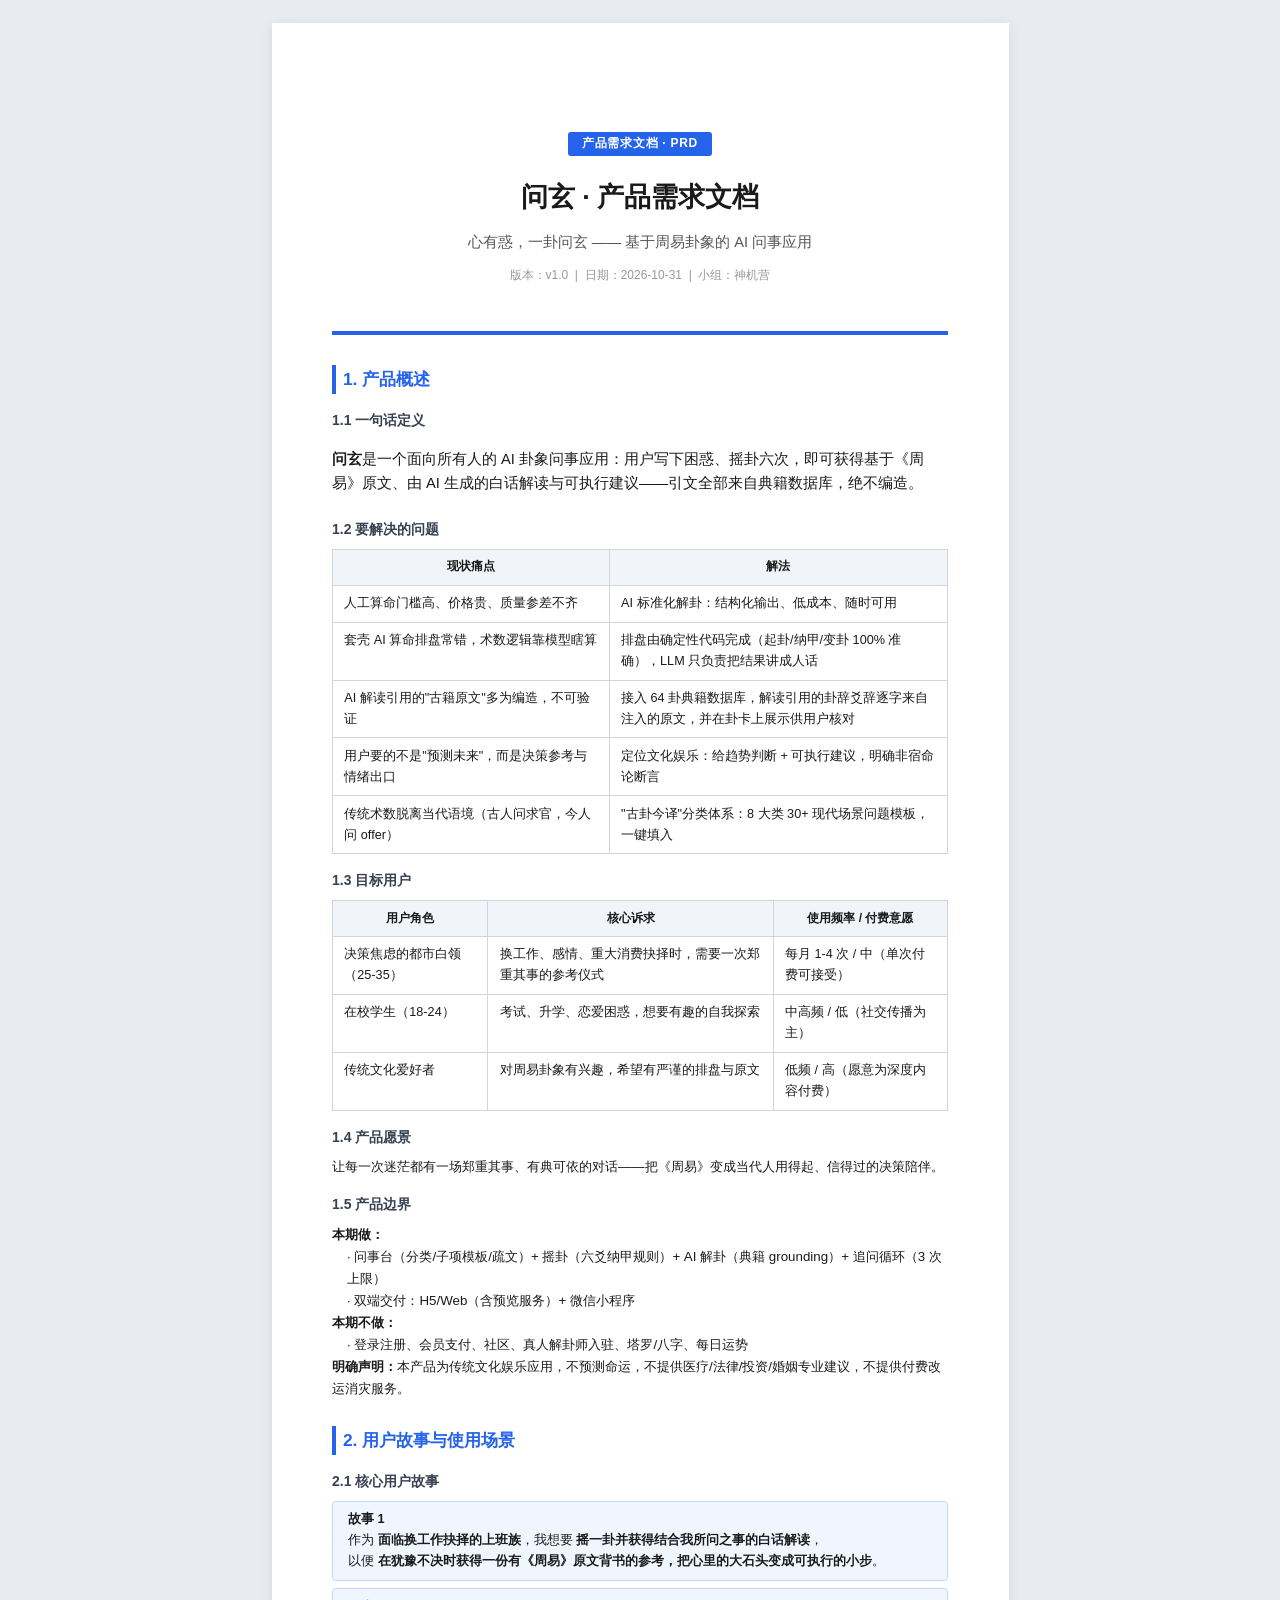
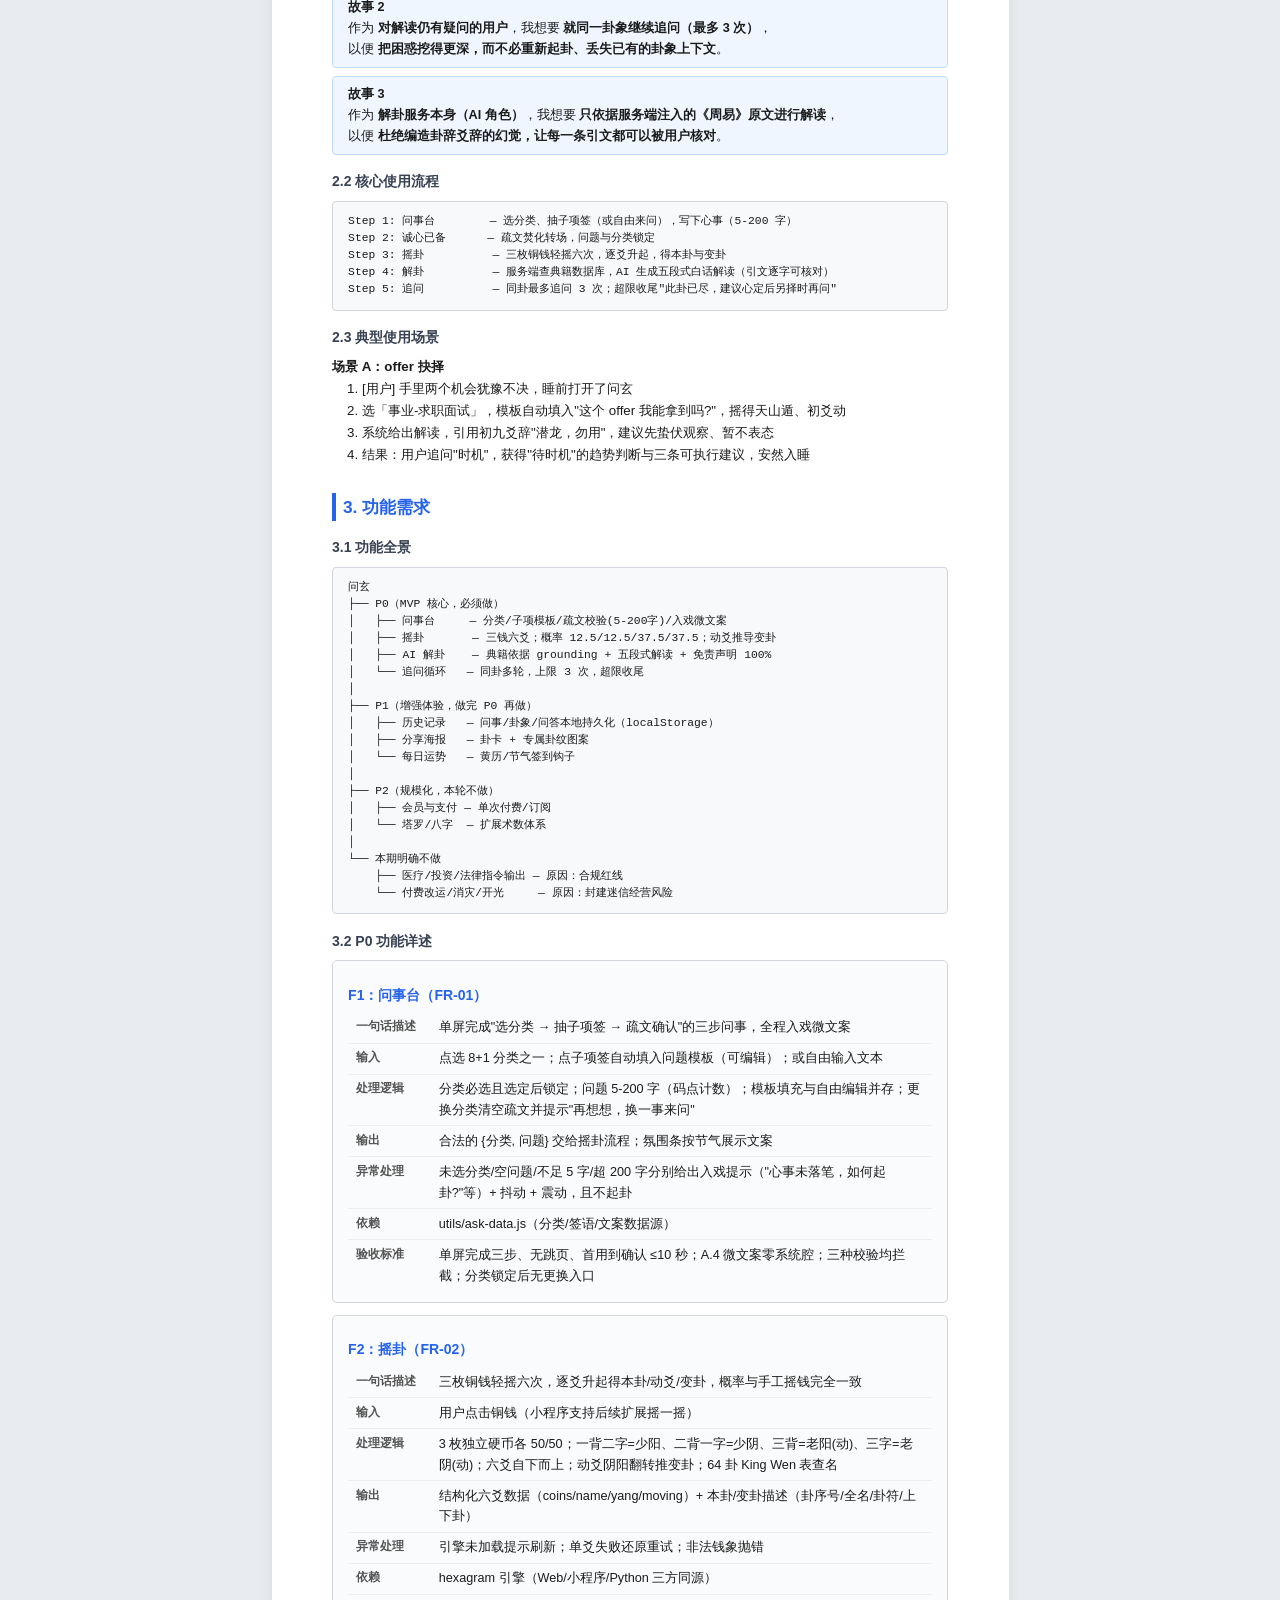
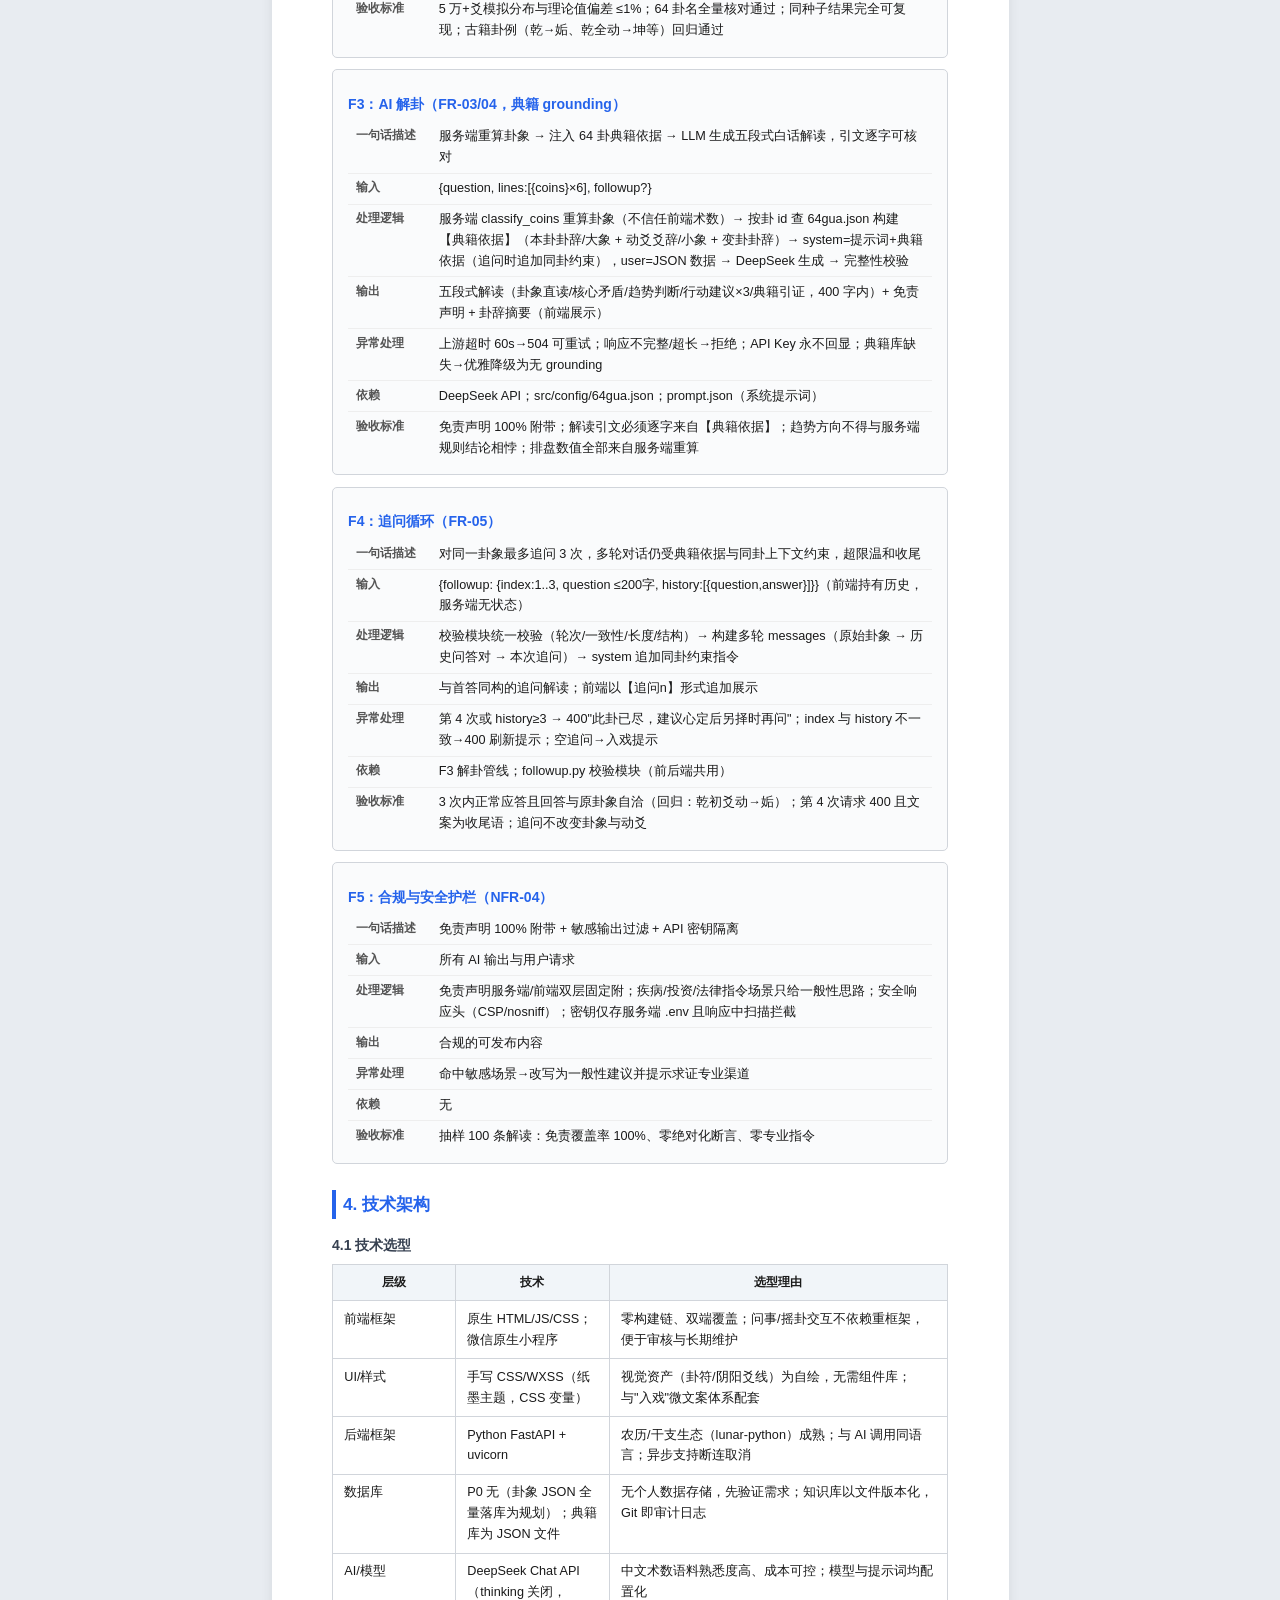
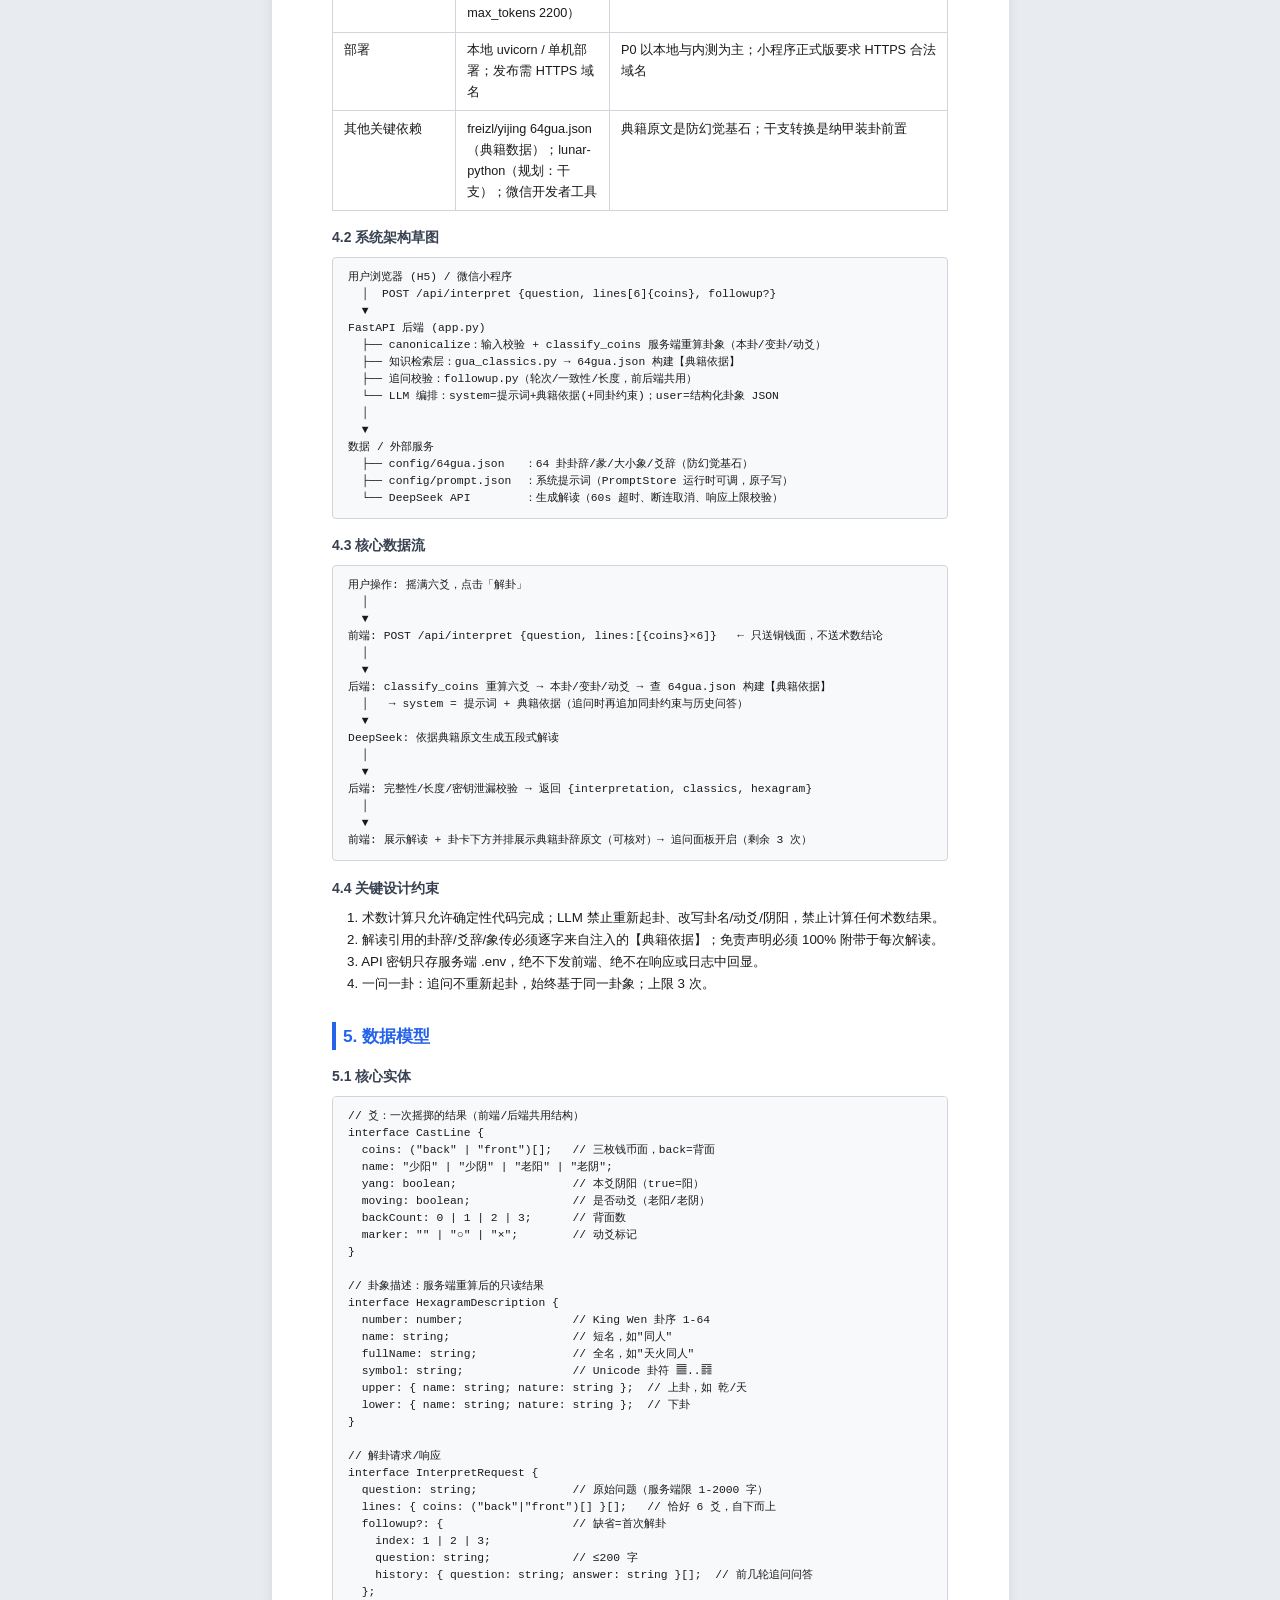
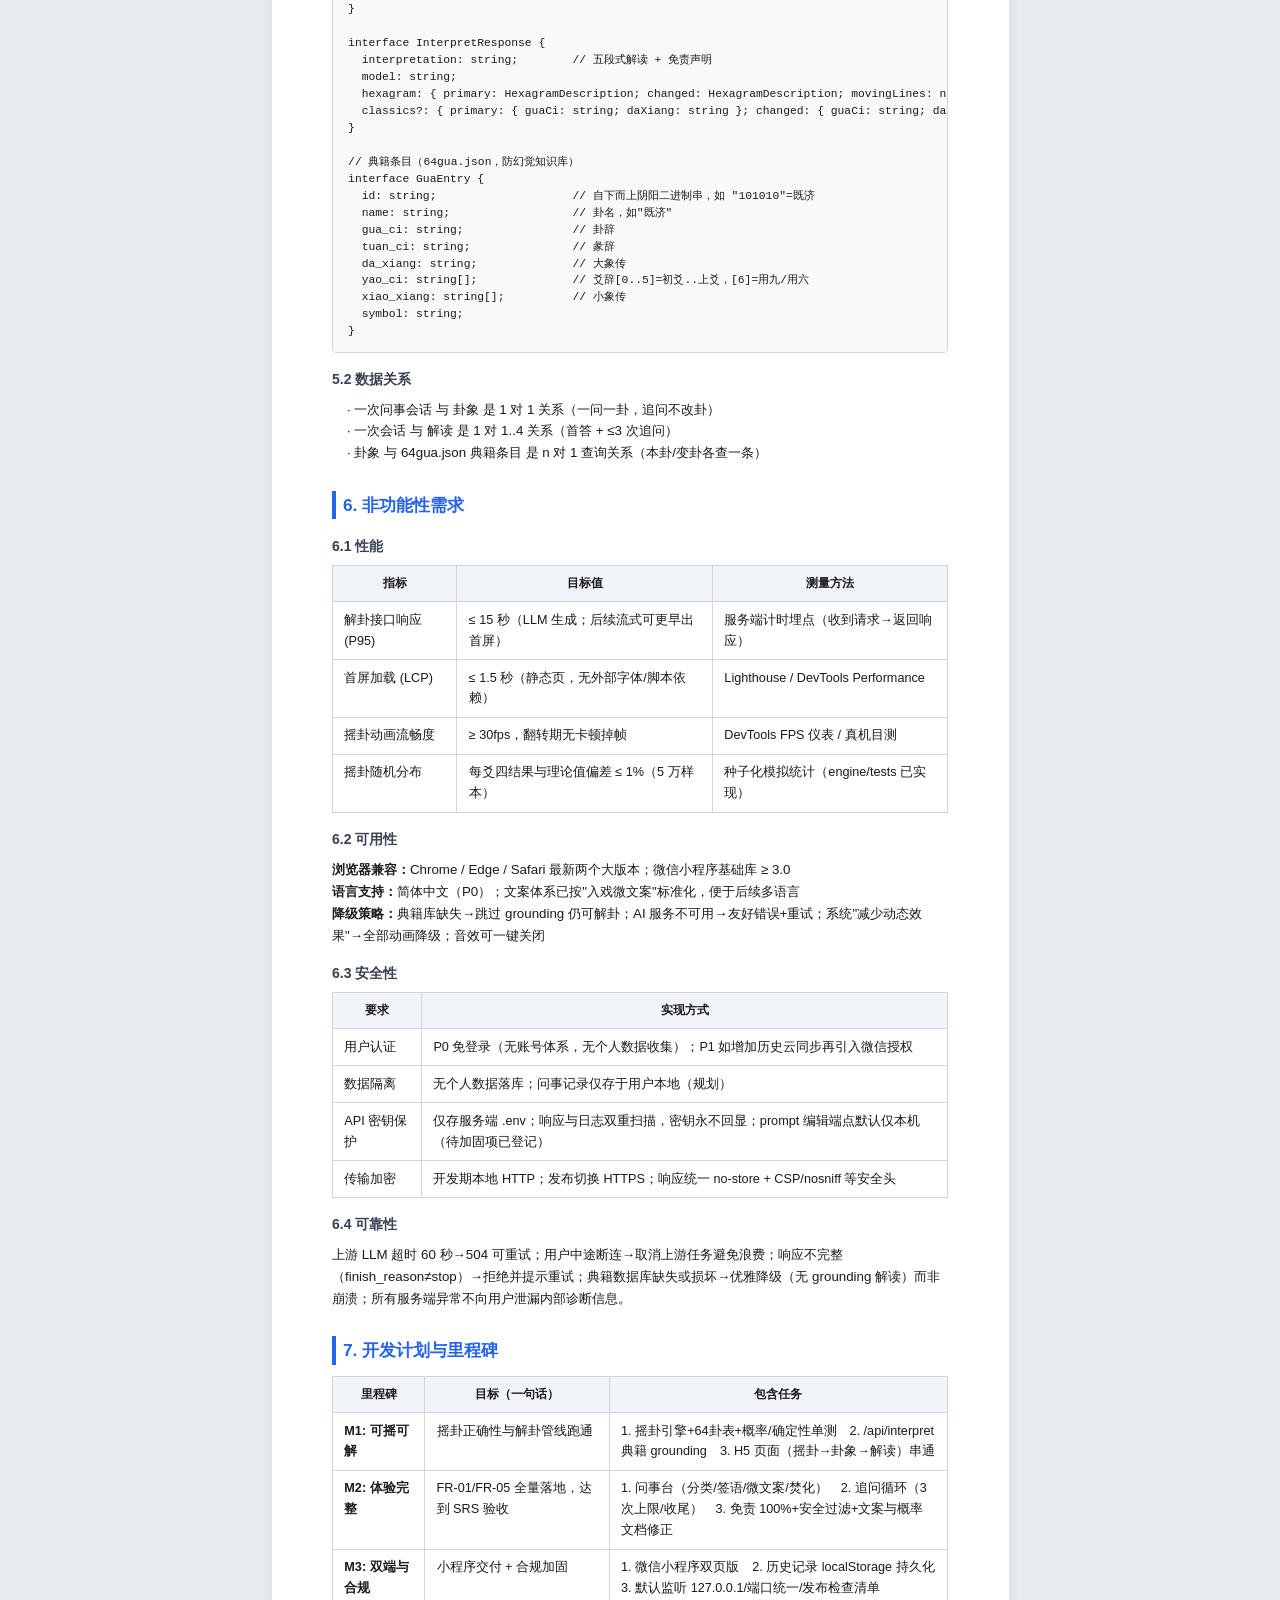
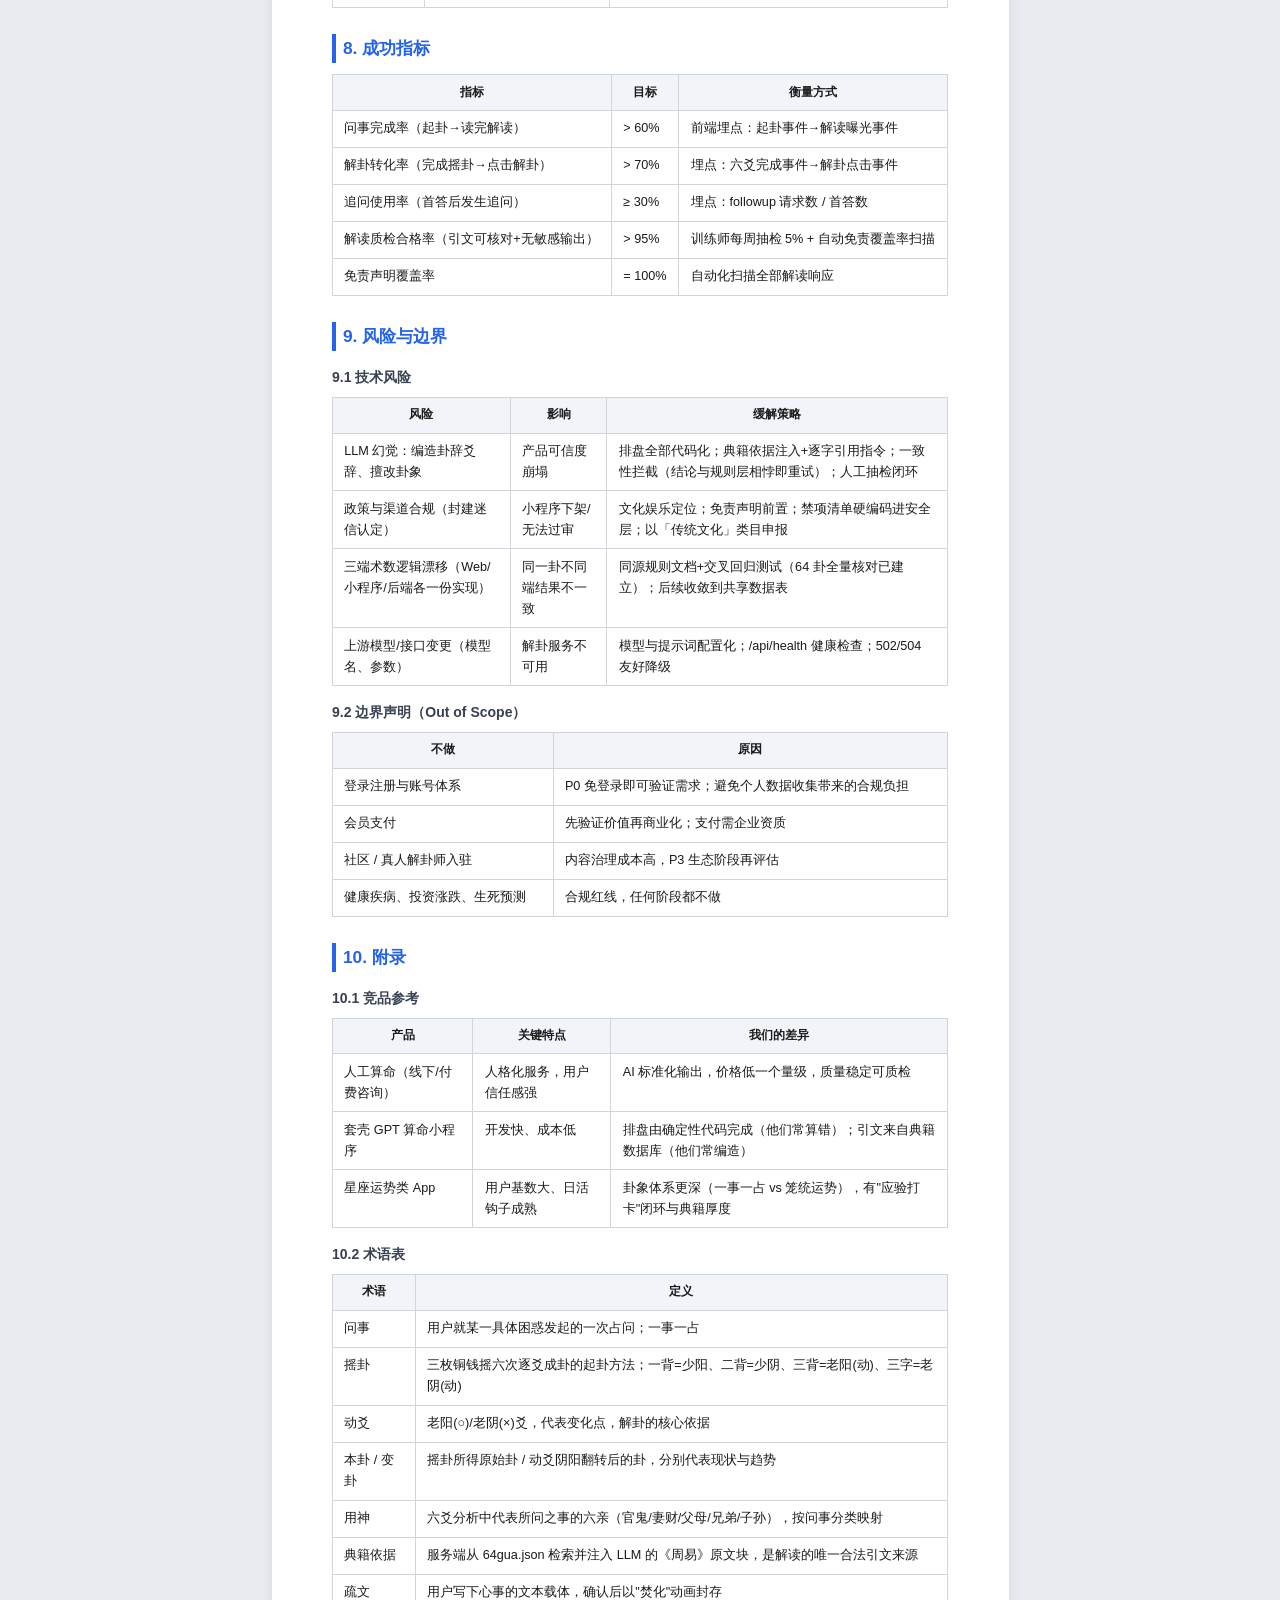
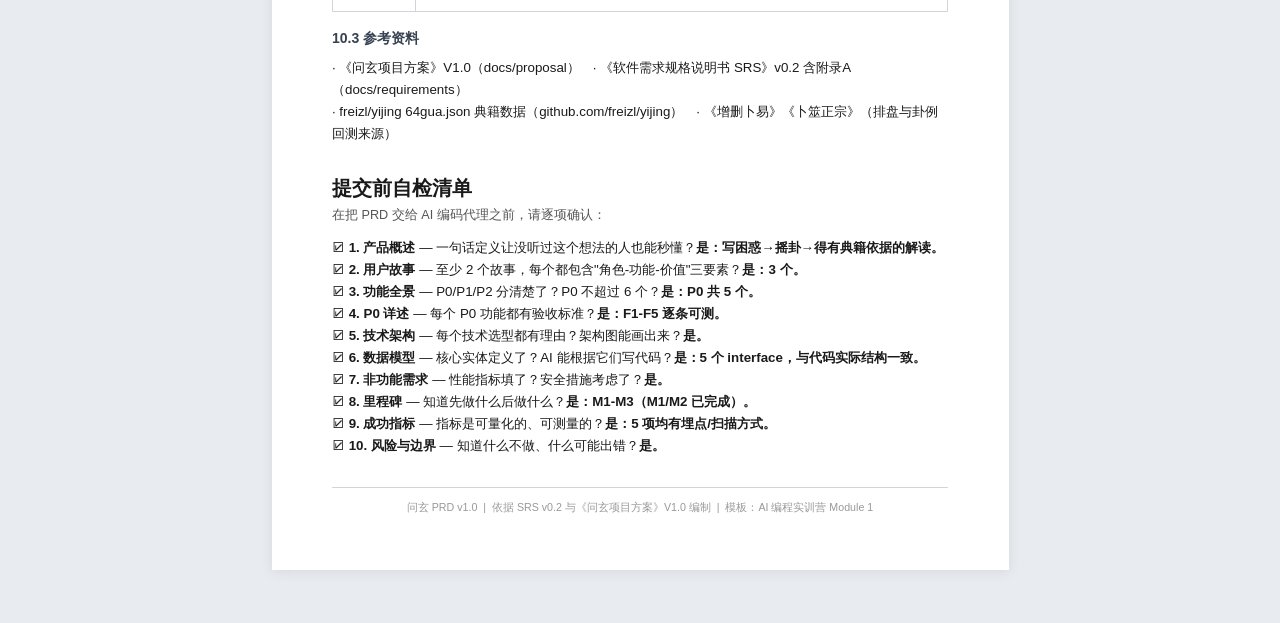
==== commit e4ff11fb: "docs(prd): 小组改为神机营;一句话定义改为面向所有人" ====
--- a/wenxuan_prd.html
+++ b/wenxuan_prd.html
@@ -106,7 +106,7 @@
   <div class="badge">产品需求文档 · PRD</div>
   <h1>问玄 · 产品需求文档</h1>
   <div class="subtitle">心有惑，一卦问玄 —— 基于周易卦象的 AI 问事应用</div>
-  <p class="meta">版本：v1.0 &nbsp;|&nbsp; 日期：2026-10-31 &nbsp;|&nbsp; 小组：问玄项目组（zouyuanhua / fallavor）</p>
+  <p class="meta">版本：v1.0 &nbsp;|&nbsp; 日期：2026-10-31 &nbsp;|&nbsp; 小组：神机营</p>
 </div>
 
 <!-- ==================== 1. 产品概述 ==================== -->
@@ -114,7 +114,7 @@
   <h2>1. 产品概述</h2>
 
   <h3>1.1 一句话定义</h3>
-  <p style="font-size:11pt; padding:2mm 0;"><strong>问玄</strong>是一个面向 20-40 岁决策焦虑人群的 AI 卦象问事应用：用户写下困惑、摇卦六次，即可获得基于《周易》原文、由 AI 生成的白话解读与可执行建议——引文全部来自典籍数据库，绝不编造。</p>
+  <p style="font-size:11pt; padding:2mm 0;"><strong>问玄</strong>是一个面向所有人的 AI 卦象问事应用：用户写下困惑、摇卦六次，即可获得基于《周易》原文、由 AI 生成的白话解读与可执行建议——引文全部来自典籍数据库，绝不编造。</p>
 
   <h3>1.2 要解决的问题</h3>
   <table>
